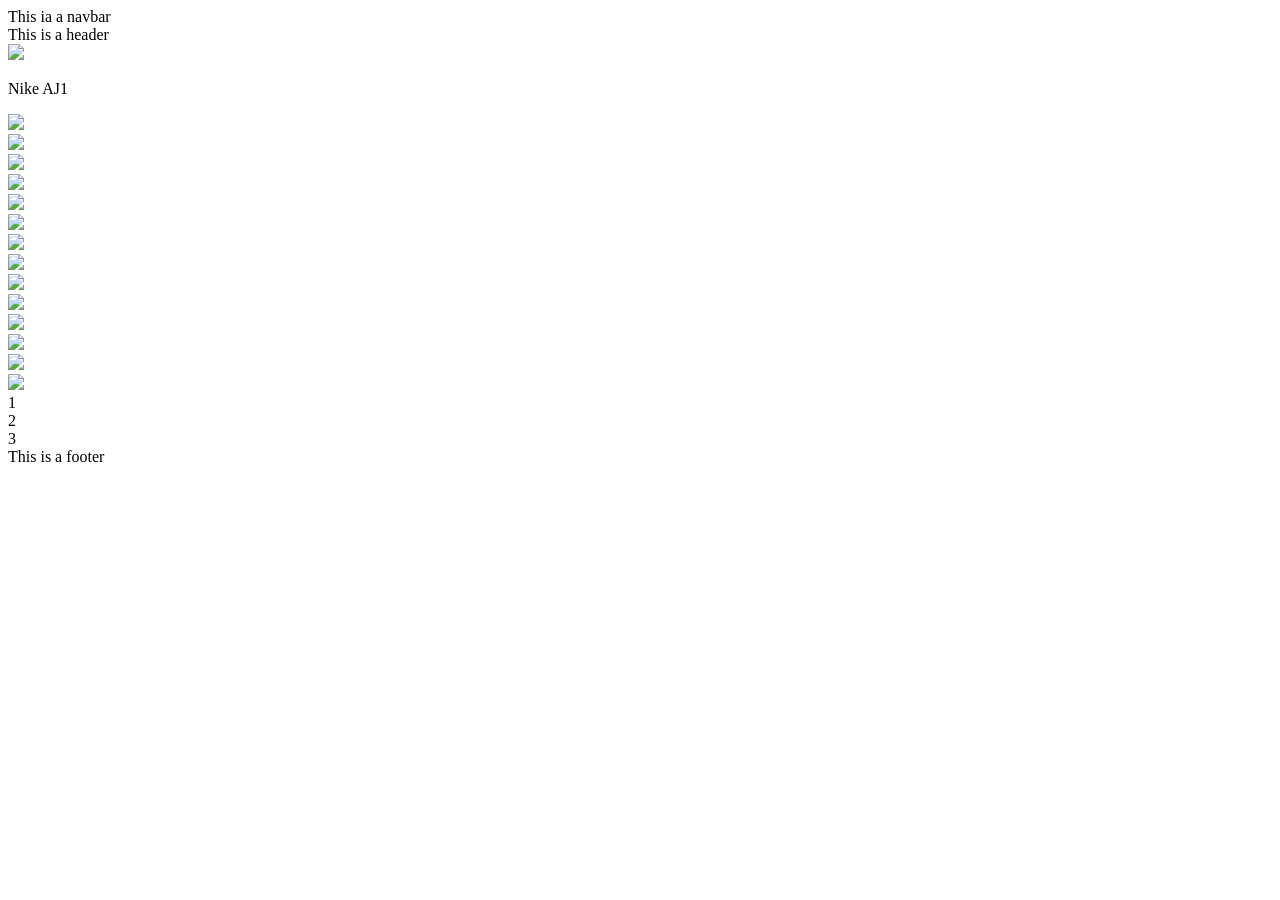
==== index.html @ a99d56ed "version 1" ====
<!DOCTYPE html>
<html lang="en">

<head>
    <meta charset="UTF-8">
    <meta name="viewport" content="width=device-width, initial-scale=1.0">
    <link rel="stylesheet" href="practiceStyle.css">
    <title>Grids</title>
</head>

<body>
    <!-- <div class="container">
        <nav>Navbar</nav>
        <main>main</main>
        <div class="sidebar">sidebar</div>
        <div class="box1">box1</div>
        <div class="box2">box2</div>
        <div class="box3">box3</div>
        <footer>Footer</footer>
    </div> -->
    <!-- Top bar section holds the navbar and the header -->
    <div class="top-bar">
        <nav>This ia a navbar</nav>
        <div class="header">This is a header</div>
    </div>

    <!-- Main section -->
    <div class="container">
        <article class="item"><img
                src="https://images.unsplash.com/photo-1491553895911-0055eca6402d?w=500&auto=format&fit=crop&q=60&ixlib=rb-4.0.3&ixid=M3wxMjA3fDB8MHxzZWFyY2h8Mnx8cHJvZHVjdCUyMHBuZ3xlbnwwfHwwfHx8MA%3D%3D">
                <p>Nike AJ1</p>
        </article>
        <article class="item"><img
                src="https://images.unsplash.com/photo-1491553895911-0055eca6402d?w=500&auto=format&fit=crop&q=60&ixlib=rb-4.0.3&ixid=M3wxMjA3fDB8MHxzZWFyY2h8Mnx8cHJvZHVjdCUyMHBuZ3xlbnwwfHwwfHx8MA%3D%3D">
        </article>
        <article class="item"><img
                src="https://images.unsplash.com/photo-1491553895911-0055eca6402d?w=500&auto=format&fit=crop&q=60&ixlib=rb-4.0.3&ixid=M3wxMjA3fDB8MHxzZWFyY2h8Mnx8cHJvZHVjdCUyMHBuZ3xlbnwwfHwwfHx8MA%3D%3D">
        </article>
        <article class="item"><img
                src="https://images.unsplash.com/photo-1491553895911-0055eca6402d?w=500&auto=format&fit=crop&q=60&ixlib=rb-4.0.3&ixid=M3wxMjA3fDB8MHxzZWFyY2h8Mnx8cHJvZHVjdCUyMHBuZ3xlbnwwfHwwfHx8MA%3D%3D">
        </article>
        <article class="item"><img
                src="https://images.unsplash.com/photo-1491553895911-0055eca6402d?w=500&auto=format&fit=crop&q=60&ixlib=rb-4.0.3&ixid=M3wxMjA3fDB8MHxzZWFyY2h8Mnx8cHJvZHVjdCUyMHBuZ3xlbnwwfHwwfHx8MA%3D%3D">
        </article>
        <article class="item"><img
                src="https://images.unsplash.com/photo-1491553895911-0055eca6402d?w=500&auto=format&fit=crop&q=60&ixlib=rb-4.0.3&ixid=M3wxMjA3fDB8MHxzZWFyY2h8Mnx8cHJvZHVjdCUyMHBuZ3xlbnwwfHwwfHx8MA%3D%3D">
        </article>
        <article class="item"><img
                src="https://images.unsplash.com/photo-1491553895911-0055eca6402d?w=500&auto=format&fit=crop&q=60&ixlib=rb-4.0.3&ixid=M3wxMjA3fDB8MHxzZWFyY2h8Mnx8cHJvZHVjdCUyMHBuZ3xlbnwwfHwwfHx8MA%3D%3D">
        </article>
        <article class="item"><img
                src="https://images.unsplash.com/photo-1491553895911-0055eca6402d?w=500&auto=format&fit=crop&q=60&ixlib=rb-4.0.3&ixid=M3wxMjA3fDB8MHxzZWFyY2h8Mnx8cHJvZHVjdCUyMHBuZ3xlbnwwfHwwfHx8MA%3D%3D">
        </article>
        <article class="item"><img
                src="https://images.unsplash.com/photo-1491553895911-0055eca6402d?w=500&auto=format&fit=crop&q=60&ixlib=rb-4.0.3&ixid=M3wxMjA3fDB8MHxzZWFyY2h8Mnx8cHJvZHVjdCUyMHBuZ3xlbnwwfHwwfHx8MA%3D%3D">
        </article>
        <article class="item"><img
                src="https://images.unsplash.com/photo-1491553895911-0055eca6402d?w=500&auto=format&fit=crop&q=60&ixlib=rb-4.0.3&ixid=M3wxMjA3fDB8MHxzZWFyY2h8Mnx8cHJvZHVjdCUyMHBuZ3xlbnwwfHwwfHx8MA%3D%3D">
        </article>
        <article class="item"><img
                src="https://images.unsplash.com/photo-1491553895911-0055eca6402d?w=500&auto=format&fit=crop&q=60&ixlib=rb-4.0.3&ixid=M3wxMjA3fDB8MHxzZWFyY2h8Mnx8cHJvZHVjdCUyMHBuZ3xlbnwwfHwwfHx8MA%3D%3D">
        </article>
        <article class="item"><img
            src="https://images.unsplash.com/photo-1491553895911-0055eca6402d?w=500&auto=format&fit=crop&q=60&ixlib=rb-4.0.3&ixid=M3wxMjA3fDB8MHxzZWFyY2h8Mnx8cHJvZHVjdCUyMHBuZ3xlbnwwfHwwfHx8MA%3D%3D">
        </article>
        <article class="item"><img
                src="https://images.unsplash.com/photo-1491553895911-0055eca6402d?w=500&auto=format&fit=crop&q=60&ixlib=rb-4.0.3&ixid=M3wxMjA3fDB8MHxzZWFyY2h8Mnx8cHJvZHVjdCUyMHBuZ3xlbnwwfHwwfHx8MA%3D%3D">
        </article>
        <article class="item"><img
                src="https://images.unsplash.com/photo-1491553895911-0055eca6402d?w=500&auto=format&fit=crop&q=60&ixlib=rb-4.0.3&ixid=M3wxMjA3fDB8MHxzZWFyY2h8Mnx8cHJvZHVjdCUyMHBuZ3xlbnwwfHwwfHx8MA%3D%3D">
        </article>
        <article class="item"><img
                src="https://images.unsplash.com/photo-1491553895911-0055eca6402d?w=500&auto=format&fit=crop&q=60&ixlib=rb-4.0.3&ixid=M3wxMjA3fDB8MHxzZWFyY2h8Mnx8cHJvZHVjdCUyMHBuZ3xlbnwwfHwwfHx8MA%3D%3D">
        </article>
    </div>

    <!-- Footer sector has features and the footer -->
    <div class="bottom-bar">
        <div class="feature1">1</div>
        <div class="feature2">2</div>
        <div class="feature3">3</div>
        <div class="footer">This is a footer</div>
    </div>

</body>

</html>
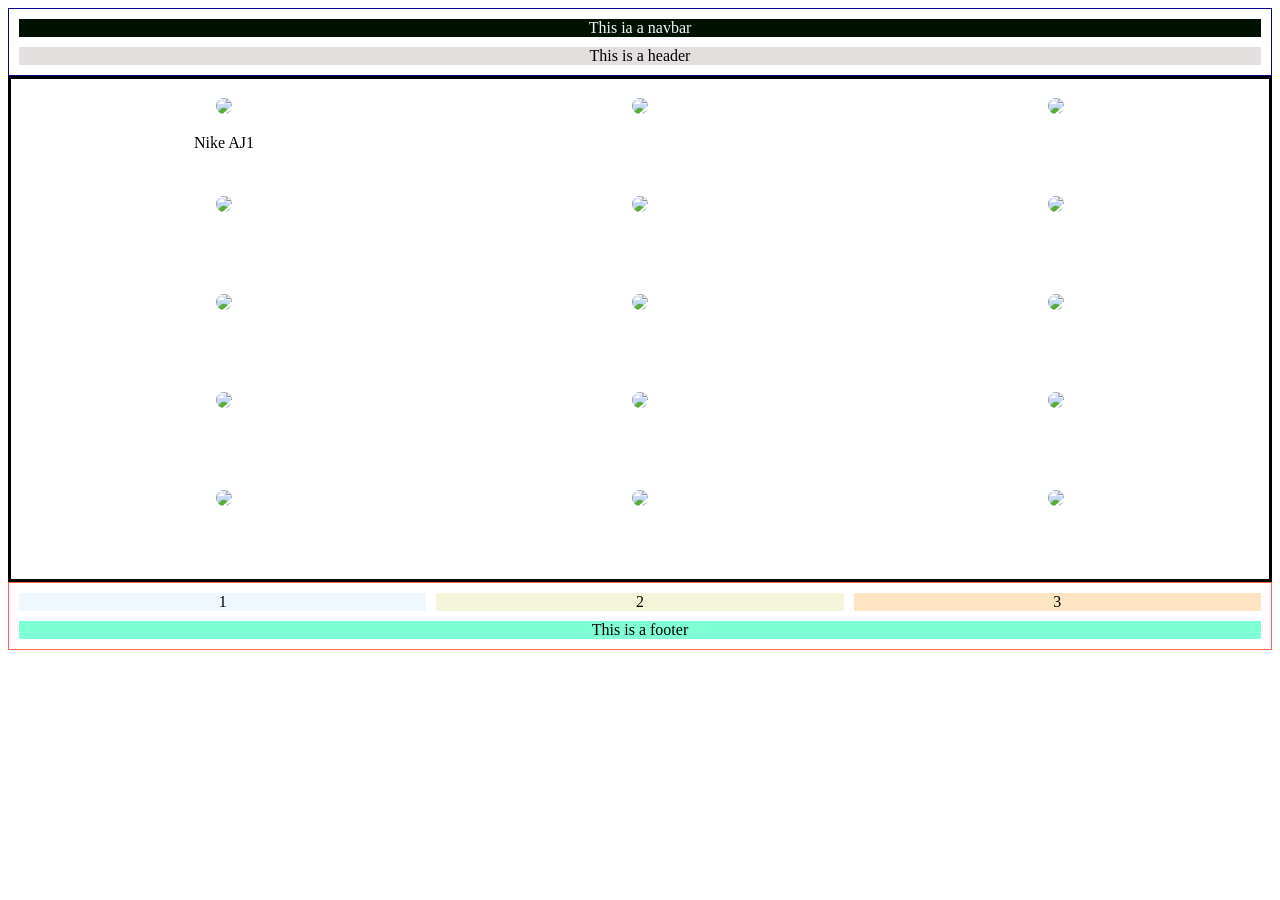
==== commit 973eff3f: "version 1" ====
--- a/index.html
+++ b/index.html
@@ -4,7 +4,7 @@
 <head>
     <meta charset="UTF-8">
     <meta name="viewport" content="width=device-width, initial-scale=1.0">
-    <link rel="stylesheet" href="practiceStyle.css">
+    <link rel="stylesheet" href="style.css">
     <title>Grids</title>
 </head>
 
--- a/style.css
+++ b/style.css
@@ -0,0 +1,168 @@
+/* *{
+    margin: 0;
+    padding: 0;
+    box-sizing: border-box;  
+}
+
+html,body{
+    width: 100%;
+    height: 100%;
+    font-family: 'Lucida Sans', 'Lucida Sans Regular', 'Lucida Grande', 'Lucida Sans Unicode', Geneva, Verdana, sans-serif;
+} */
+
+/* .container{
+    display: grid;
+    height: 100vh;
+    grid-template-columns: 1fr 1fr 1fr 1fr;
+    grid-template-rows: 0.2fr 1.8fr 1fr 0.2fr;
+    grid-template-areas: "navbar navbar navbar navbar"
+                        "sidebar main main main"
+                        "sidebar box1 box2 box3"
+                        "sidebar footer footer footer";
+    gap: 0.2rem;
+    text-align: center;
+    color: rgb(0, 0, 0);
+}
+
+nav{
+    grid-area: navbar;
+    background-color: rgb(66, 96, 5);
+}
+
+main{
+    grid-area: main;
+    background-color: rgb(183, 176, 176);
+}
+
+.sidebar{
+    grid-area: sidebar;
+    background-color: lavender;
+}
+
+.box1{
+    grid-area: box1;
+    background-color: rgb(130, 128, 143);
+}
+
+.box2{
+    grid-area: box2;
+    background-color: rgb(111, 111, 110);
+}
+
+.box3{
+    grid-area: box3;
+    background-color: rgb(67, 65, 65);
+}
+
+footer{
+    grid-area: footer;
+    background-color: rgb(42, 69, 58);
+}
+
+@media only screen and (max-width: 600px){
+    .container{
+        grid-template-columns: 1fr;
+        grid-template-rows: 0.2fr 0.6fr 0.8fr 0.2fr 0.3fr 0.2fr 0.1fr;
+        grid-template-areas: "navbar"
+                            "main"
+                            "sidebar"
+                            "box1"
+                            "box2"
+                            "box3"
+                            "footer";
+    }
+} */
+
+
+.container{
+    display: grid;
+    border: 3px solid black;
+    justify-content: center; /*align grid items to the center*/
+    grid-template-rows: repeat(5, 1fr); /*to manage the no of rows*/
+    grid-template-columns: repeat(3, 1fr); /*to manage the no of columns*/
+    gap:10px;
+    padding: 10px;
+}
+
+@media (max-width: 1023px) {
+    .container {
+        grid-template-columns: repeat(2, 1fr);
+    }
+}
+
+@media (max-width: 767px) {
+    .container {
+        grid-template-columns: repeat(1, 1fr);
+    }
+}
+
+img{
+    width: 100%;
+    border-radius: 10px;
+}
+
+.item{
+    padding: 1vh;
+    /* grid-area: item; */
+}
+
+article{
+    text-align: center;
+}
+
+.top-bar{
+    display: grid;
+    justify-content: center;
+    grid-template-columns:1fr 1fr 1fr;
+    grid-template-rows: 1fr 1fr;
+    gap: 10px;
+    padding: 10px;
+    border: 1px solid darkblue;
+    text-align: center;
+}
+
+.bottom-bar{
+    display: grid;
+    justify-content: center;
+    grid-template-rows: repeat(2, 1fr);
+    grid-template-columns: repeat(3, 1fr);
+    gap: 10px;
+    padding: 10px;
+    border: 1px solid tomato;
+    grid-template-areas:
+                        "f1 f2 f3"
+                        "footer footer footer";
+
+    text-align: center;
+}
+
+nav{
+    grid-column: 1/4;
+    color: aliceblue;
+    background-color: rgb(1, 17, 1);
+}
+
+.header{
+    grid-column: 1/4;
+    background-color: rgb(227, 223, 223);
+}
+
+.feature1{
+    background-color: aliceblue;
+    grid-area: f1;
+}
+
+.feature2{
+    background-color: beige;
+    grid-area: f2;
+}
+
+.feature3{
+    background-color: bisque;
+    grid-area: f3;
+}
+
+.footer{
+    background-color: aquamarine;
+    grid-area: footer;
+}
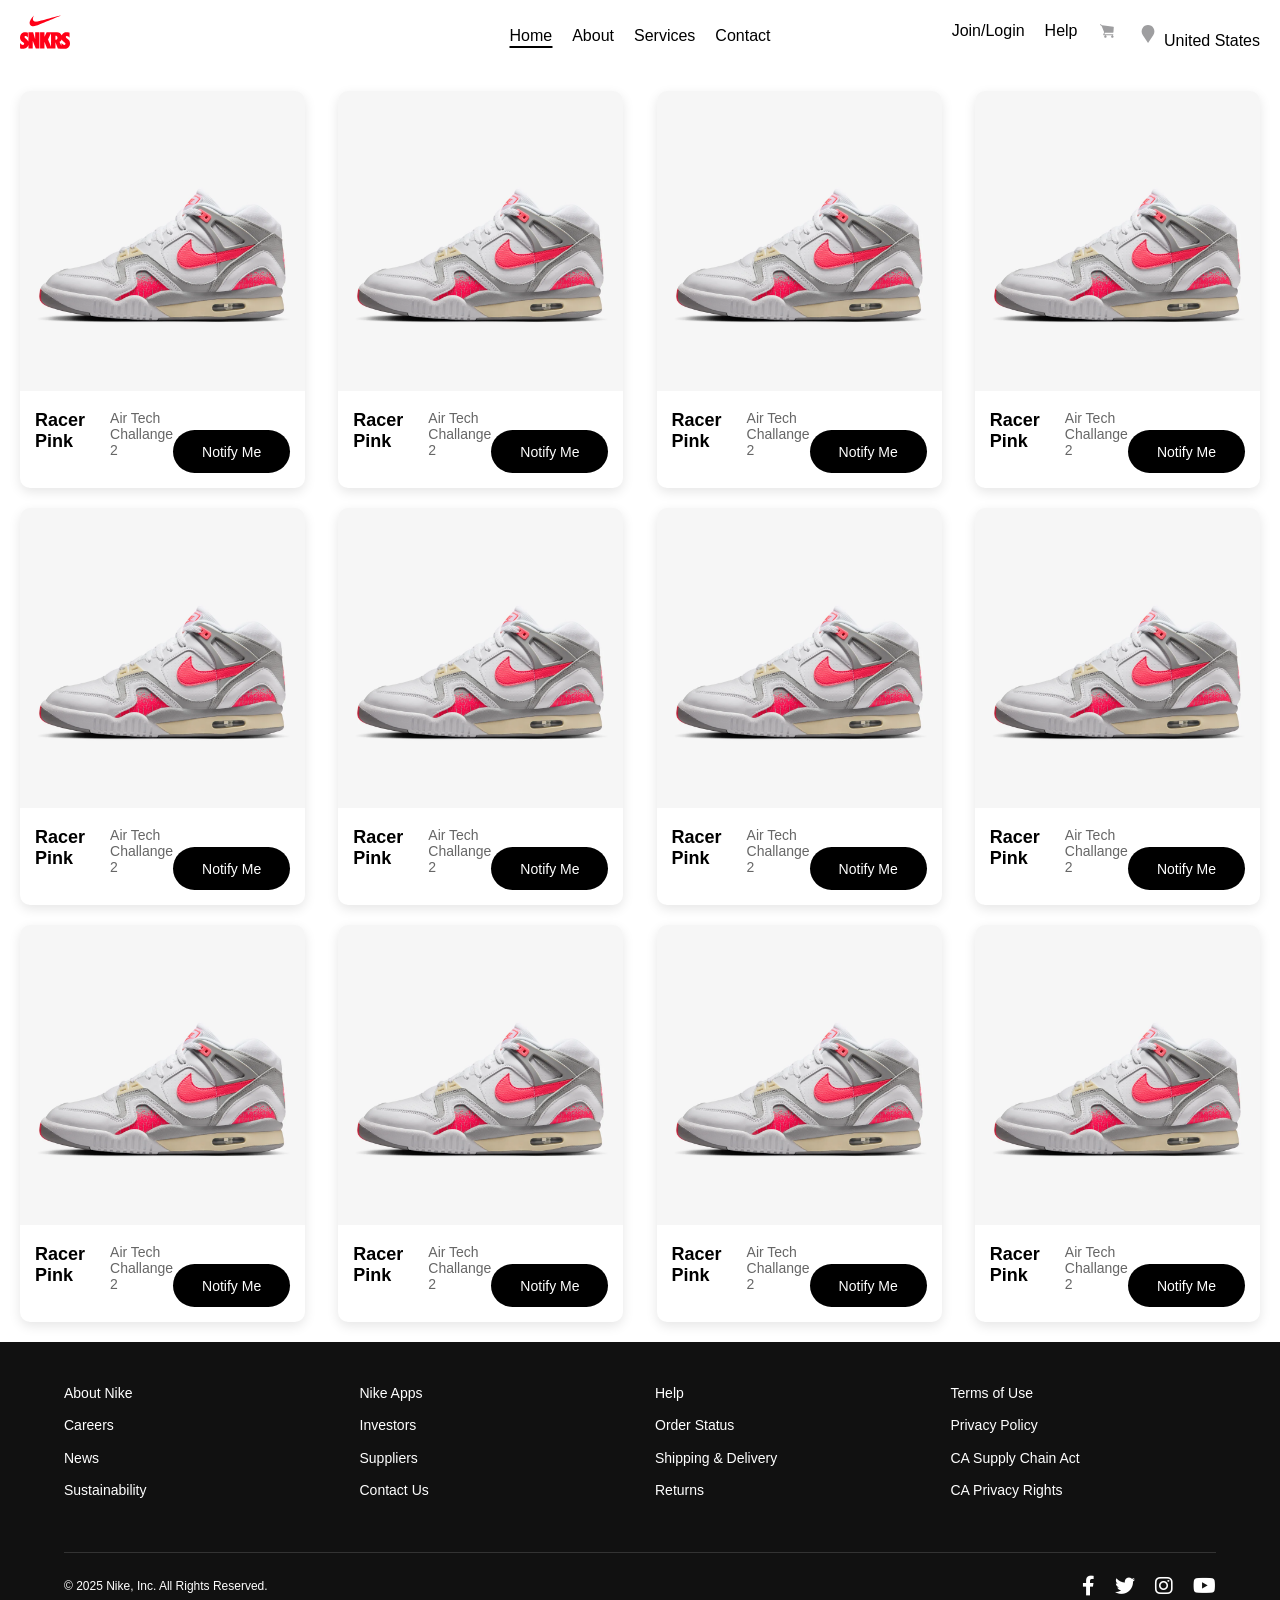
==== commit b2e1fcb2: "version 2" ====
--- a/index.html
+++ b/index.html
@@ -2,85 +2,231 @@
 <html lang="en">
 
 <head>
-    <meta charset="UTF-8">
-    <meta name="viewport" content="width=device-width, initial-scale=1.0">
-    <link rel="stylesheet" href="style.css">
-    <title>Grids</title>
+        <meta charset="UTF-8">
+        <meta name="viewport" content="width=device-width, initial-scale=1.0">
+        <link rel="stylesheet" href="style.css">
+        <link href="https://cdnjs.cloudflare.com/ajax/libs/font-awesome/6.0.0-beta3/css/all.min.css" rel="stylesheet">
+        <title>Grids</title>
 </head>
 
 <body>
-    <!-- <div class="container">
-        <nav>Navbar</nav>
-        <main>main</main>
-        <div class="sidebar">sidebar</div>
-        <div class="box1">box1</div>
-        <div class="box2">box2</div>
-        <div class="box3">box3</div>
-        <footer>Footer</footer>
-    </div> -->
-    <!-- Top bar section holds the navbar and the header -->
-    <div class="top-bar">
-        <nav>This ia a navbar</nav>
-        <div class="header">This is a header</div>
-    </div>
-
-    <!-- Main section -->
-    <div class="container">
-        <article class="item"><img
-                src="https://images.unsplash.com/photo-1491553895911-0055eca6402d?w=500&auto=format&fit=crop&q=60&ixlib=rb-4.0.3&ixid=M3wxMjA3fDB8MHxzZWFyY2h8Mnx8cHJvZHVjdCUyMHBuZ3xlbnwwfHwwfHx8MA%3D%3D">
-                <p>Nike AJ1</p>
-        </article>
-        <article class="item"><img
-                src="https://images.unsplash.com/photo-1491553895911-0055eca6402d?w=500&auto=format&fit=crop&q=60&ixlib=rb-4.0.3&ixid=M3wxMjA3fDB8MHxzZWFyY2h8Mnx8cHJvZHVjdCUyMHBuZ3xlbnwwfHwwfHx8MA%3D%3D">
-        </article>
-        <article class="item"><img
-                src="https://images.unsplash.com/photo-1491553895911-0055eca6402d?w=500&auto=format&fit=crop&q=60&ixlib=rb-4.0.3&ixid=M3wxMjA3fDB8MHxzZWFyY2h8Mnx8cHJvZHVjdCUyMHBuZ3xlbnwwfHwwfHx8MA%3D%3D">
-        </article>
-        <article class="item"><img
-                src="https://images.unsplash.com/photo-1491553895911-0055eca6402d?w=500&auto=format&fit=crop&q=60&ixlib=rb-4.0.3&ixid=M3wxMjA3fDB8MHxzZWFyY2h8Mnx8cHJvZHVjdCUyMHBuZ3xlbnwwfHwwfHx8MA%3D%3D">
-        </article>
-        <article class="item"><img
-                src="https://images.unsplash.com/photo-1491553895911-0055eca6402d?w=500&auto=format&fit=crop&q=60&ixlib=rb-4.0.3&ixid=M3wxMjA3fDB8MHxzZWFyY2h8Mnx8cHJvZHVjdCUyMHBuZ3xlbnwwfHwwfHx8MA%3D%3D">
-        </article>
-        <article class="item"><img
-                src="https://images.unsplash.com/photo-1491553895911-0055eca6402d?w=500&auto=format&fit=crop&q=60&ixlib=rb-4.0.3&ixid=M3wxMjA3fDB8MHxzZWFyY2h8Mnx8cHJvZHVjdCUyMHBuZ3xlbnwwfHwwfHx8MA%3D%3D">
-        </article>
-        <article class="item"><img
-                src="https://images.unsplash.com/photo-1491553895911-0055eca6402d?w=500&auto=format&fit=crop&q=60&ixlib=rb-4.0.3&ixid=M3wxMjA3fDB8MHxzZWFyY2h8Mnx8cHJvZHVjdCUyMHBuZ3xlbnwwfHwwfHx8MA%3D%3D">
-        </article>
-        <article class="item"><img
-                src="https://images.unsplash.com/photo-1491553895911-0055eca6402d?w=500&auto=format&fit=crop&q=60&ixlib=rb-4.0.3&ixid=M3wxMjA3fDB8MHxzZWFyY2h8Mnx8cHJvZHVjdCUyMHBuZ3xlbnwwfHwwfHx8MA%3D%3D">
-        </article>
-        <article class="item"><img
-                src="https://images.unsplash.com/photo-1491553895911-0055eca6402d?w=500&auto=format&fit=crop&q=60&ixlib=rb-4.0.3&ixid=M3wxMjA3fDB8MHxzZWFyY2h8Mnx8cHJvZHVjdCUyMHBuZ3xlbnwwfHwwfHx8MA%3D%3D">
-        </article>
-        <article class="item"><img
-                src="https://images.unsplash.com/photo-1491553895911-0055eca6402d?w=500&auto=format&fit=crop&q=60&ixlib=rb-4.0.3&ixid=M3wxMjA3fDB8MHxzZWFyY2h8Mnx8cHJvZHVjdCUyMHBuZ3xlbnwwfHwwfHx8MA%3D%3D">
-        </article>
-        <article class="item"><img
-                src="https://images.unsplash.com/photo-1491553895911-0055eca6402d?w=500&auto=format&fit=crop&q=60&ixlib=rb-4.0.3&ixid=M3wxMjA3fDB8MHxzZWFyY2h8Mnx8cHJvZHVjdCUyMHBuZ3xlbnwwfHwwfHx8MA%3D%3D">
-        </article>
-        <article class="item"><img
-            src="https://images.unsplash.com/photo-1491553895911-0055eca6402d?w=500&auto=format&fit=crop&q=60&ixlib=rb-4.0.3&ixid=M3wxMjA3fDB8MHxzZWFyY2h8Mnx8cHJvZHVjdCUyMHBuZ3xlbnwwfHwwfHx8MA%3D%3D">
-        </article>
-        <article class="item"><img
-                src="https://images.unsplash.com/photo-1491553895911-0055eca6402d?w=500&auto=format&fit=crop&q=60&ixlib=rb-4.0.3&ixid=M3wxMjA3fDB8MHxzZWFyY2h8Mnx8cHJvZHVjdCUyMHBuZ3xlbnwwfHwwfHx8MA%3D%3D">
-        </article>
-        <article class="item"><img
-                src="https://images.unsplash.com/photo-1491553895911-0055eca6402d?w=500&auto=format&fit=crop&q=60&ixlib=rb-4.0.3&ixid=M3wxMjA3fDB8MHxzZWFyY2h8Mnx8cHJvZHVjdCUyMHBuZ3xlbnwwfHwwfHx8MA%3D%3D">
-        </article>
-        <article class="item"><img
-                src="https://images.unsplash.com/photo-1491553895911-0055eca6402d?w=500&auto=format&fit=crop&q=60&ixlib=rb-4.0.3&ixid=M3wxMjA3fDB8MHxzZWFyY2h8Mnx8cHJvZHVjdCUyMHBuZ3xlbnwwfHwwfHx8MA%3D%3D">
-        </article>
-    </div>
-
-    <!-- Footer sector has features and the footer -->
-    <div class="bottom-bar">
-        <div class="feature1">1</div>
-        <div class="feature2">2</div>
-        <div class="feature3">3</div>
-        <div class="footer">This is a footer</div>
-    </div>
+        <nav class="navbar">
+                <div class="logo">
+                        <svg fill="#FF0017" fill-rule="nonzero" width="50px" height="35px" viewBox="0 0 50 34"
+                                role="img">
+                                <title>Nike SNKRS Web</title>
+                                <path
+                                        d="M13.3.728c-2.102 2.34-3 3.732-3.482 5.389-.44 1.512-.207 2.76.671 3.626.697.69 1.437.947 2.717.947 1.041 0 1.932-.17 3.237-.615.715-.238 23.795-9.812 23.952-9.93a.03.03 0 0 0 0-.045c-.012-.012-5.075 1.3-11.254 2.918-6.174 1.612-11.468 2.986-11.763 3.048-.816.17-2.152.157-2.73-.025a2.52 2.52 0 0 1-1.605-1.505c-.126-.308-.145-.477-.145-1.086.007-.897.17-1.499.722-2.628.207-.42.37-.784.357-.797-.018-.012-.32.307-.677.703zM3.79 16.713c-2.184.495-3.67 2.434-3.771 4.93-.05 1.193.182 2.083.765 2.987.308.458 1.286 1.436 1.945 1.938 1.148.872 1.462 1.293 1.399 1.876-.044.364-.232.621-.602.797-.897.445-2.183-.107-3.231-1.387l-.232-.282v5.213l.42.132c.853.27 1.13.301 2.622.301 1.337 0 1.475-.012 1.914-.144 1.324-.414 2.403-1.317 3.005-2.503.113-.22.257-.54.32-.722l.119-.332v1.8l.006 1.807h4.266l.013-3.914.019-3.915 1.505 3.896 1.512 3.902 1.832.019 1.832.012V16.75h-4.266l-.013 3.551-.018 3.545-1.004-3.545-1.004-3.55H8.469v4.811c-.006 4.8-.006 4.818-.125 4.492-.301-.84-.904-1.606-1.85-2.346-.371-.289-.885-.697-1.149-.904-.621-.49-.89-.878-.89-1.292 0-.264.03-.345.225-.552.257-.289.54-.402.991-.395.496.012 1.242.407 1.794.953l.44.433v-4.686l-.402-.163c-.847-.333-1.324-.427-2.359-.452-.677-.013-1.091.006-1.355.063zM45.056 16.744c-.25.063-.702.232-.997.383-.91.451-1.794 1.418-2.196 2.396-.088.22-.163.408-.175.414-.013.013-.12-.182-.239-.439-.728-1.562-2.164-2.428-4.435-2.679-.464-.056-2.096-.069-5.515-.056l-4.855.019-1.073 2.283-1.073 2.278-.019-2.297-.012-2.296h-4.392v16.374h4.392v-3.438l.006-3.431 1.324 3.431 1.33 3.438h8.318l.02-2.246c.006-1.23.006-2.704 0-3.274-.007-.571.012-.992.037-.942.025.05.564 1.525 1.198 3.275l1.148 3.18 2.641.032c1.45.02 3.194.05 3.877.076 1.105.031 1.286.018 1.788-.1a4.936 4.936 0 0 0 3.275-2.592c.377-.753.515-1.361.552-2.365.082-2.152-.552-3.319-2.647-4.893-1.468-1.098-1.788-1.638-1.35-2.259.44-.62 1.463-.583 2.366.088.376.276 1.085 1.004 1.085 1.11 0 .032.032.057.063.057.038 0 .063-.878.063-2.503V17.27l-.364-.163c-.715-.32-1.324-.433-2.553-.458-.948-.019-1.205-.006-1.588.094zM31.041 27.773l-.018 3.375-1.487-3.588c-.822-1.97-1.493-3.608-1.493-3.639 0-.025.67-1.443 1.486-3.143l1.494-3.1.018 3.363c.007 1.851.007 4.881 0 6.732zm5.603-7.215c.608.345.928 1.035.853 1.87-.088 1.091-.778 1.844-1.688 1.85h-.364v-3.971l.433.032c.333.025.515.081.766.22zm6.198 4.869c.295.307.822.784 1.167 1.06.345.276.759.608.928.746.954.803.703 1.939-.477 2.152-.771.138-2.139-.615-2.766-1.524-.1-.145-.207-.257-.232-.257-.032 0-.063.614-.07 1.36l-.018 1.356-.96-1.989c-.533-1.098-.954-1.995-.941-2.001.652-.326.834-.458 1.248-.86.377-.37.534-.59.747-1.016l.27-.546.282.477c.157.27.515.722.822 1.042z">
+                                </path>
+                        </svg>
+                </div>
+                <div class="nav-center">
+                        <a href="#">Home</a>
+                        <a href="#">About</a>
+                        <a href="#">Services</a>
+                        <a href="#">Contact</a>
+                </div>
+                <div class="nav-end">
+                        <a href="#">Join/Login</a>
+                        <a href="#">Help</a>
+                        <a href="#"><svg width="18px" height="18px" fill="#9E9EA0" viewBox="0 0 25 32">
+                                        <path
+                                                d="M23.92 8.64L3.84 5.76 1.2 4.08Q.88 3.92.6 4t-.48.36-.12.6.4.48l2.56 1.6 4.48 11.2-1.6 4q-.16.4.08.76t.64.36h16.48q.32 0 .56-.24t.24-.56-.24-.56-.56-.24H7.68l1.12-2.72h14.32q.32 0 .56-.2t.24-.52l.64-8.8q.08-.32-.12-.56t-.52-.32zM22 23.6q-.88 0-1.56.64t-.68 1.56.68 1.56T22 28t1.56-.64.68-1.56-.68-1.56T22 23.6zm-12.32 0q-.96 0-1.6.64t-.64 1.56.64 1.56 1.56.64 1.56-.64.64-1.56-.64-1.56-1.52-.64z">
+                                        </path>
+                                </svg>
+                        </a>
+                        <a href="#"><svg data-qa="locale-selector-pin-icon" class="d-sm-ib va-sm-m" fill="#9E9EA0"
+                                        height="24" width="24" viewBox="0 0 17 32">
+                                        <path
+                                                d="M8.48 4Q6.16 4 4.24 5.16T1.16 8.28 0 12.6t1.44 4.6L8.56 28l7.12-10.8q1.36-2.24 1.36-4.6t-1.16-4.32-3.12-3.12T8.48 4z">
+                                        </path>
+                                </svg>
+                                United States
+                        </a>
+                </div>
+        </nav>
+
+
+        <!-- Main section -->
+
+        <section class="card-container">
+                <div class="card">
+                        <img src="assets/images/13-air-tech-challenge-2-racer-pink-fz9033-100-release-date.jpg" alt="Card Image" class="card-img">
+                        <div class="card-content">
+                                <h6 class="card-title">Racer Pink</h6>
+                                <p class="card-description">Air Tech Challange 2
+                                </p>
+                                <button class="card-btn">Notify Me</button>
+                        </div>
+                </div>
+
+                <div class="card">
+                        <img src="assets/images/13-air-tech-challenge-2-racer-pink-fz9033-100-release-date.jpg" alt="Card Image" class="card-img">
+                        <div class="card-content">
+                                <h6 class="card-title">Racer Pink</h6>
+                                <p class="card-description">Air Tech Challange 2
+                                </p>
+                                <button class="card-btn">Notify Me</button>
+                        </div>
+                </div>
+
+                <div class="card">
+                        <img src="assets/images/13-air-tech-challenge-2-racer-pink-fz9033-100-release-date.jpg" alt="Card Image" class="card-img">
+                        <div class="card-content">
+                                <h6 class="card-title">Racer Pink</h6>
+                                <p class="card-description">Air Tech Challange 2
+                                </p>
+                                <button class="card-btn">Notify Me</button>
+                        </div>
+                </div>
+
+                <div class="card">
+                        <img src="assets/images/13-air-tech-challenge-2-racer-pink-fz9033-100-release-date.jpg" alt="Card Image" class="card-img">
+                        <div class="card-content">
+                                <h6 class="card-title">Racer Pink</h6>
+                                <p class="card-description">Air Tech Challange 2
+                                </p>
+                                <button class="card-btn">Notify Me</button>
+                        </div>
+                </div>
+
+                <div class="card">
+                        <img src="assets/images/13-air-tech-challenge-2-racer-pink-fz9033-100-release-date.jpg" alt="Card Image" class="card-img">
+                        <div class="card-content">
+                                <h6 class="card-title">Racer Pink</h6>
+                                <p class="card-description">Air Tech Challange 2
+                                </p>
+                                <button class="card-btn">Notify Me</button>
+                        </div>
+                </div>
+
+                <div class="card">
+                        <img src="assets/images/13-air-tech-challenge-2-racer-pink-fz9033-100-release-date.jpg" alt="Card Image" class="card-img">
+                        <div class="card-content">
+                                <h6 class="card-title">Racer Pink</h6>
+                                <p class="card-description">Air Tech Challange 2
+                                </p>
+                                <button class="card-btn">Notify Me</button>
+                        </div>
+                </div>
+
+                <div class="card">
+                        <img src="assets/images/13-air-tech-challenge-2-racer-pink-fz9033-100-release-date.jpg" alt="Card Image" class="card-img">
+                        <div class="card-content">
+                                <h6 class="card-title">Racer Pink</h6>
+                                <p class="card-description">Air Tech Challange 2
+                                </p>
+                                <button class="card-btn">Notify Me</button>
+                        </div>
+                </div>
+
+                <div class="card">
+                        <img src="assets/images/13-air-tech-challenge-2-racer-pink-fz9033-100-release-date.jpg" alt="Card Image" class="card-img">
+                        <div class="card-content">
+                                <h6 class="card-title">Racer Pink</h6>
+                                <p class="card-description">Air Tech Challange 2
+                                </p>
+                                <button class="card-btn">Notify Me</button>
+                        </div>
+                </div>
+
+                <div class="card">
+                        <img src="assets/images/13-air-tech-challenge-2-racer-pink-fz9033-100-release-date.jpg" alt="Card Image" class="card-img">
+                        <div class="card-content">
+                                <h6 class="card-title">Racer Pink</h6>
+                                <p class="card-description">Air Tech Challange 2
+                                </p>
+                                <button class="card-btn">Notify Me</button>
+                        </div>
+                </div>
+
+                <div class="card">
+                        <img src="assets/images/13-air-tech-challenge-2-racer-pink-fz9033-100-release-date.jpg" alt="Card Image" class="card-img">
+                        <div class="card-content">
+                                <h6 class="card-title">Racer Pink</h6>
+                                <p class="card-description">Air Tech Challange 2
+                                </p>
+                                <button class="card-btn">Notify Me</button>
+                        </div>
+                </div>
+
+                <div class="card">
+                        <img src="assets/images/13-air-tech-challenge-2-racer-pink-fz9033-100-release-date.jpg" alt="Card Image" class="card-img">
+                        <div class="card-content">
+                                <h6 class="card-title">Racer Pink</h6>
+                                <p class="card-description">Air Tech Challange 2
+                                </p>
+                                <button class="card-btn">Notify Me</button>
+                        </div>
+                </div>
+
+                <div class="card">
+                        <img src="assets/images/13-air-tech-challenge-2-racer-pink-fz9033-100-release-date.jpg" alt="Card Image" class="card-img">
+                        <div class="card-content">
+                                <h6 class="card-title">Racer Pink</h6>
+                                <p class="card-description">Air Tech Challange 2
+                                </p>
+                                <button class="card-btn">Notify Me</button>
+                        </div>
+                </div>
+        </section>
+
+
+        <!-- Footer sector has features and the footer -->
+
+        <footer class="nike-footer">
+                <div class="footer-container">
+                        <!-- Top Footer Section -->
+                        <div class="top-footer">
+                                <div class="column">
+                                        <ul>
+                                                <li><a href="#">About Nike</a></li>
+                                                <li><a href="#">Careers</a></li>
+                                                <li><a href="#">News</a></li>
+                                                <li><a href="#">Sustainability</a></li>
+                                        </ul>
+                                </div>
+                                <div class="column">
+                                        <ul>
+                                                <li><a href="#">Nike Apps</a></li>
+                                                <li><a href="#">Investors</a></li>
+                                                <li><a href="#">Suppliers</a></li>
+                                                <li><a href="#">Contact Us</a></li>
+                                        </ul>
+                                </div>
+                                <div class="column">
+                                        <ul>
+                                                <li><a href="#">Help</a></li>
+                                                <li><a href="#">Order Status</a></li>
+                                                <li><a href="#">Shipping & Delivery</a></li>
+                                                <li><a href="#">Returns</a></li>
+                                        </ul>
+                                </div>
+                                <div class="column">
+                                        <ul>
+                                                <li><a href="#">Terms of Use</a></li>
+                                                <li><a href="#">Privacy Policy</a></li>
+                                                <li><a href="#">CA Supply Chain Act</a></li>
+                                                <li><a href="#">CA Privacy Rights</a></li>
+                                        </ul>
+                                </div>
+                        </div>
+
+                        <!-- Bottom Footer Section with Social Links -->
+                        <div class="bottom-footer">
+                                <div class="footer-left">
+                                        <p>&copy; 2025 Nike, Inc. All Rights Reserved.</p>
+                                </div>
+                                <div class="footer-right">
+                                        <a href="#" class="social-icon"><i class="fab fa-facebook-f"></i></a>
+                                        <a href="#" class="social-icon"><i class="fab fa-twitter"></i></a>
+                                        <a href="#" class="social-icon"><i class="fab fa-instagram"></i></a>
+                                        <a href="#" class="social-icon"><i class="fab fa-youtube"></i></a>
+                                </div>
+                        </div>
+                </div>
+        </footer>
+
 
 </body>
 
--- a/style.css
+++ b/style.css
@@ -1,87 +1,29 @@
-/* *{
+/* body styles */
+* {
     margin: 0;
     padding: 0;
-    box-sizing: border-box;  
-}
-
-html,body{
+    box-sizing: border-box;
+}
+
+html,
+body {
     width: 100%;
     height: 100%;
     font-family: 'Lucida Sans', 'Lucida Sans Regular', 'Lucida Grande', 'Lucida Sans Unicode', Geneva, Verdana, sans-serif;
-} */
-
-/* .container{
+}
+
+/* the main container */
+.container {
     display: grid;
-    height: 100vh;
-    grid-template-columns: 1fr 1fr 1fr 1fr;
-    grid-template-rows: 0.2fr 1.8fr 1fr 0.2fr;
-    grid-template-areas: "navbar navbar navbar navbar"
-                        "sidebar main main main"
-                        "sidebar box1 box2 box3"
-                        "sidebar footer footer footer";
-    gap: 0.2rem;
-    text-align: center;
-    color: rgb(0, 0, 0);
-}
-
-nav{
-    grid-area: navbar;
-    background-color: rgb(66, 96, 5);
-}
-
-main{
-    grid-area: main;
-    background-color: rgb(183, 176, 176);
-}
-
-.sidebar{
-    grid-area: sidebar;
-    background-color: lavender;
-}
-
-.box1{
-    grid-area: box1;
-    background-color: rgb(130, 128, 143);
-}
-
-.box2{
-    grid-area: box2;
-    background-color: rgb(111, 111, 110);
-}
-
-.box3{
-    grid-area: box3;
-    background-color: rgb(67, 65, 65);
-}
-
-footer{
-    grid-area: footer;
-    background-color: rgb(42, 69, 58);
-}
-
-@media only screen and (max-width: 600px){
-    .container{
-        grid-template-columns: 1fr;
-        grid-template-rows: 0.2fr 0.6fr 0.8fr 0.2fr 0.3fr 0.2fr 0.1fr;
-        grid-template-areas: "navbar"
-                            "main"
-                            "sidebar"
-                            "box1"
-                            "box2"
-                            "box3"
-                            "footer";
-    }
-} */
-
-
-.container{
-    display: grid;
-    border: 3px solid black;
-    justify-content: center; /*align grid items to the center*/
-    grid-template-rows: repeat(5, 1fr); /*to manage the no of rows*/
-    grid-template-columns: repeat(3, 1fr); /*to manage the no of columns*/
-    gap:10px;
-    padding: 10px;
+    justify-content: center;
+    /*align grid items to the center*/
+    grid-template-rows: repeat(5, 1fr);
+    /*to manage the no of rows*/
+    grid-template-columns: repeat(4, 1fr);
+    /*to manage the no of columns*/
+    gap: 10px;
+    padding: 30px;
+    padding-top: 10vh;
 }
 
 @media (max-width: 1023px) {
@@ -96,73 +38,267 @@
     }
 }
 
-img{
+
+/* img {
     width: 100%;
     border-radius: 10px;
 }
 
-.item{
+.item {
     padding: 1vh;
-    /* grid-area: item; */
-}
-
-article{
+}
+
+article {
     text-align: center;
-}
-
-.top-bar{
+}*/
+
+/* Navigation bar styles */
+.navbar {
+    display: flex;
+    justify-content: space-between;
+    align-items: center;
+    background-color: rgb(255 255 255);
+
+    padding: 15px 20px;
+}
+
+.logo {
+    color: black;
+    font-size: 1.5rem;
+    font-weight: bold;
+}
+
+.nav-center {
+    position: absolute;
+    left: 50%;
+    transform: translateX(-50%);
+    display: flex;
+    gap: 20px;
+}
+
+.nav-end {
+    display: flex;
+    gap: 20px;
+}
+
+.nav-center a,
+.nav-end a {
+    color: rgb(0, 0, 0);
+    text-decoration: none;
+    font-size: 1rem;
+    position: relative;
+}
+
+.nav-center a:first-child::after {
+    content: '';
+    position: absolute;
+    left: 0;
+    bottom: -3px;
+    width: 100%;
+    height: 2px;
+    background-color: black;
+}
+
+/* Card container styling */
+.card-container {
+    display: flex;
+    justify-content: space-between;
+    gap: 20px;
+    flex-wrap: wrap;
+    padding: 20px;
+  }
+  
+  /* Individual card styling */
+  .card {
+    width: 23%; /* 4 cards per row (with some gap) */
+    border-radius: 10px;
+    overflow: hidden;
+    box-shadow: 0 4px 12px rgba(0, 0, 0, 0.1);
+    transition: transform 0.3s ease;
+    background-color: #fff;
+  }
+  
+  /* Card image styling */
+  .card-img {
+    width: 100%;
+    height: 300px;
+    object-fit: cover;
+  }
+  
+  /* Card content styling */
+  .card-content {
+    padding: 15px;
+    display: flex;
+    justify-content: space-between; /* Space between elements */
+    
+  }
+  
+  .card-title {
+    font-size: 18px;
+    font-weight: bold;
+    margin-right: 25px;
+  }
+  
+  .card-description {
+    font-size: 14px;
+    color: #666;
+    margin-bottom: 15px;
+  }
+  
+  /* Button styling */
+  .card-btn {
+    background-color: black;
+    color: white;
+    border: none;
+    padding: 10px;
+    width: 100%;
+    height: 43px;
+    margin-top: 20px;
+    text-align: center;
+    font-size: 14px;
+    cursor: pointer;
+    transition: background-color 0.3s ease;
+    border-radius: 50px;
+  }
+  
+  .card-btn:hover {
+    background-color: #167d47;
+  }
+  
+  /* Hover effect for the card */
+  .card:hover {
+    transform: translateY(-10px); /* Pop-up effect */
+    box-shadow: 0 8px 20px rgba(0, 0, 0, 0.2); /* Slight shadow to enhance the pop-up effect */
+  }
+  
+  /* Responsive Design */
+  @media (max-width: 768px) {
+    .card-container {
+      justify-content: center;
+    }
+  
+    .card {
+      width: 45%; /* On smaller screens, use two cards per row */
+    }
+  }
+  
+  @media (max-width: 480px) {
+    .card {
+      width: 90%; /* On very small screens, stack the cards */
+    }
+  }
+  
+
+
+/* General Footer Styling */
+.nike-footer {
+    background-color: #111;
+    color: white;
+    padding: 40px 0;
+    font-size: 14px;
+    line-height: 1.6;
+}
+
+.footer-container {
+    width: 90%;
+    max-width: 1200px;
+    margin: 0 auto;
+}
+
+/* Top Footer Section */
+.nike-footer .top-footer {
     display: grid;
-    justify-content: center;
-    grid-template-columns:1fr 1fr 1fr;
-    grid-template-rows: 1fr 1fr;
-    gap: 10px;
-    padding: 10px;
-    border: 1px solid darkblue;
-    text-align: center;
-}
-
-.bottom-bar{
-    display: grid;
-    justify-content: center;
-    grid-template-rows: repeat(2, 1fr);
-    grid-template-columns: repeat(3, 1fr);
-    gap: 10px;
-    padding: 10px;
-    border: 1px solid tomato;
-    grid-template-areas:
-                        "f1 f2 f3"
-                        "footer footer footer";
-
-    text-align: center;
-}
-
-nav{
-    grid-column: 1/4;
-    color: aliceblue;
-    background-color: rgb(1, 17, 1);
-}
-
-.header{
-    grid-column: 1/4;
-    background-color: rgb(227, 223, 223);
-}
-
-.feature1{
-    background-color: aliceblue;
-    grid-area: f1;
-}
-
-.feature2{
-    background-color: beige;
-    grid-area: f2;
-}
-
-.feature3{
-    background-color: bisque;
-    grid-area: f3;
-}
-
-.footer{
-    background-color: aquamarine;
-    grid-area: footer;
+    grid-template-columns: repeat(4, 1fr);
+    gap: 30px;
+    margin-bottom: 40px;
+}
+
+.nike-footer .top-footer .column ul {
+    list-style-type: none;
+    padding: 0;
+    margin: 0;
+}
+
+.nike-footer .top-footer .column ul li {
+    margin-bottom: 10px;
+}
+
+.nike-footer .top-footer .column ul li a {
+    color: white;
+    text-decoration: none;
+    font-size: 14px;
+    transition: color 0.3s;
+}
+
+.nike-footer .top-footer .column ul li a:hover {
+    color: #1dbf73;
+    /* Greenish highlight on hover */
+}
+
+/* Bottom Footer Section */
+.nike-footer .bottom-footer {
+    display: flex;
+    justify-content: space-between;
+    align-items: center;
+    border-top: 1px solid #333;
+    padding-top: 20px;
+}
+
+.nike-footer .bottom-footer .footer-left p {
+    font-size: 12px;
+    margin-bottom: 0;
+}
+
+.nike-footer .bottom-footer .footer-right {
+    display: flex;
+    align-items: center;
+}
+
+.nike-footer .bottom-footer .social-icon {
+    color: white;
+    font-size: 18px;
+    margin-left: 20px;
+    transition: color 0.3s;
+}
+
+.nike-footer .bottom-footer .social-icon:hover {
+    color: #1dbf73;
+    /* Greenish highlight on hover */
+}
+
+/* Social Media Icons Styling */
+.nike-footer .bottom-footer .social-icon i {
+    font-size: 20px;
+}
+
+/* Footer Responsive Design */
+@media (max-width: 991px) {
+    .nike-footer .top-footer {
+        grid-template-columns: repeat(2, 1fr);
+        text-align: center;
+    }
+
+    .nike-footer .bottom-footer {
+        flex-direction: column;
+        text-align: center;
+    }
+
+    .nike-footer .bottom-footer .social-icon {
+        margin-left: 10px;
+    }
+}
+
+@media (max-width: 767px) {
+    .nike-footer .top-footer {
+        grid-template-columns: 1fr;
+        text-align: center;
+    }
+
+    .nike-footer .bottom-footer {
+        text-align: center;
+    }
+
+    .nike-footer .bottom-footer .social-icon {
+        margin-left: 10px;
+    }
 }
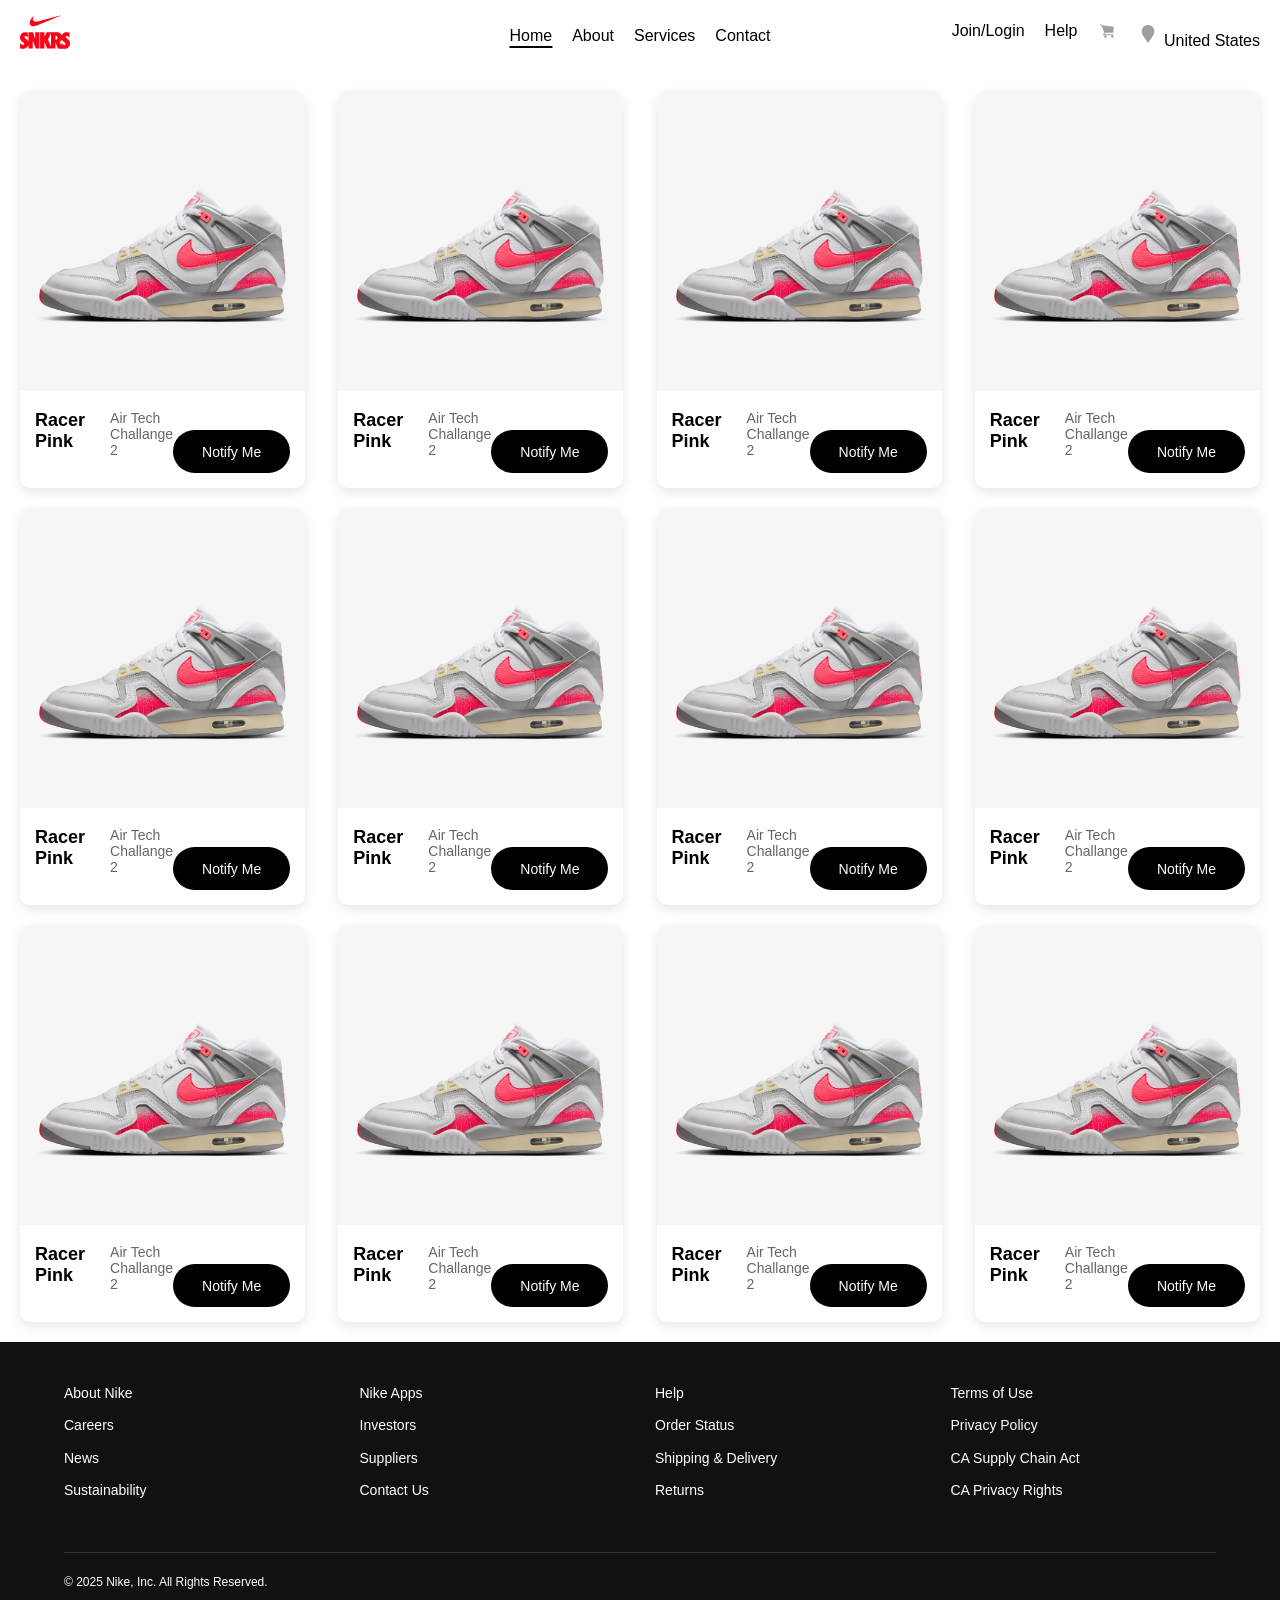
==== commit 5ff1883c: "version 3" ====
--- a/index.html
+++ b/index.html
@@ -5,7 +5,6 @@
         <meta charset="UTF-8">
         <meta name="viewport" content="width=device-width, initial-scale=1.0">
         <link rel="stylesheet" href="style.css">
-        <link href="https://cdnjs.cloudflare.com/ajax/libs/font-awesome/6.0.0-beta3/css/all.min.css" rel="stylesheet">
         <title>Grids</title>
 </head>
 
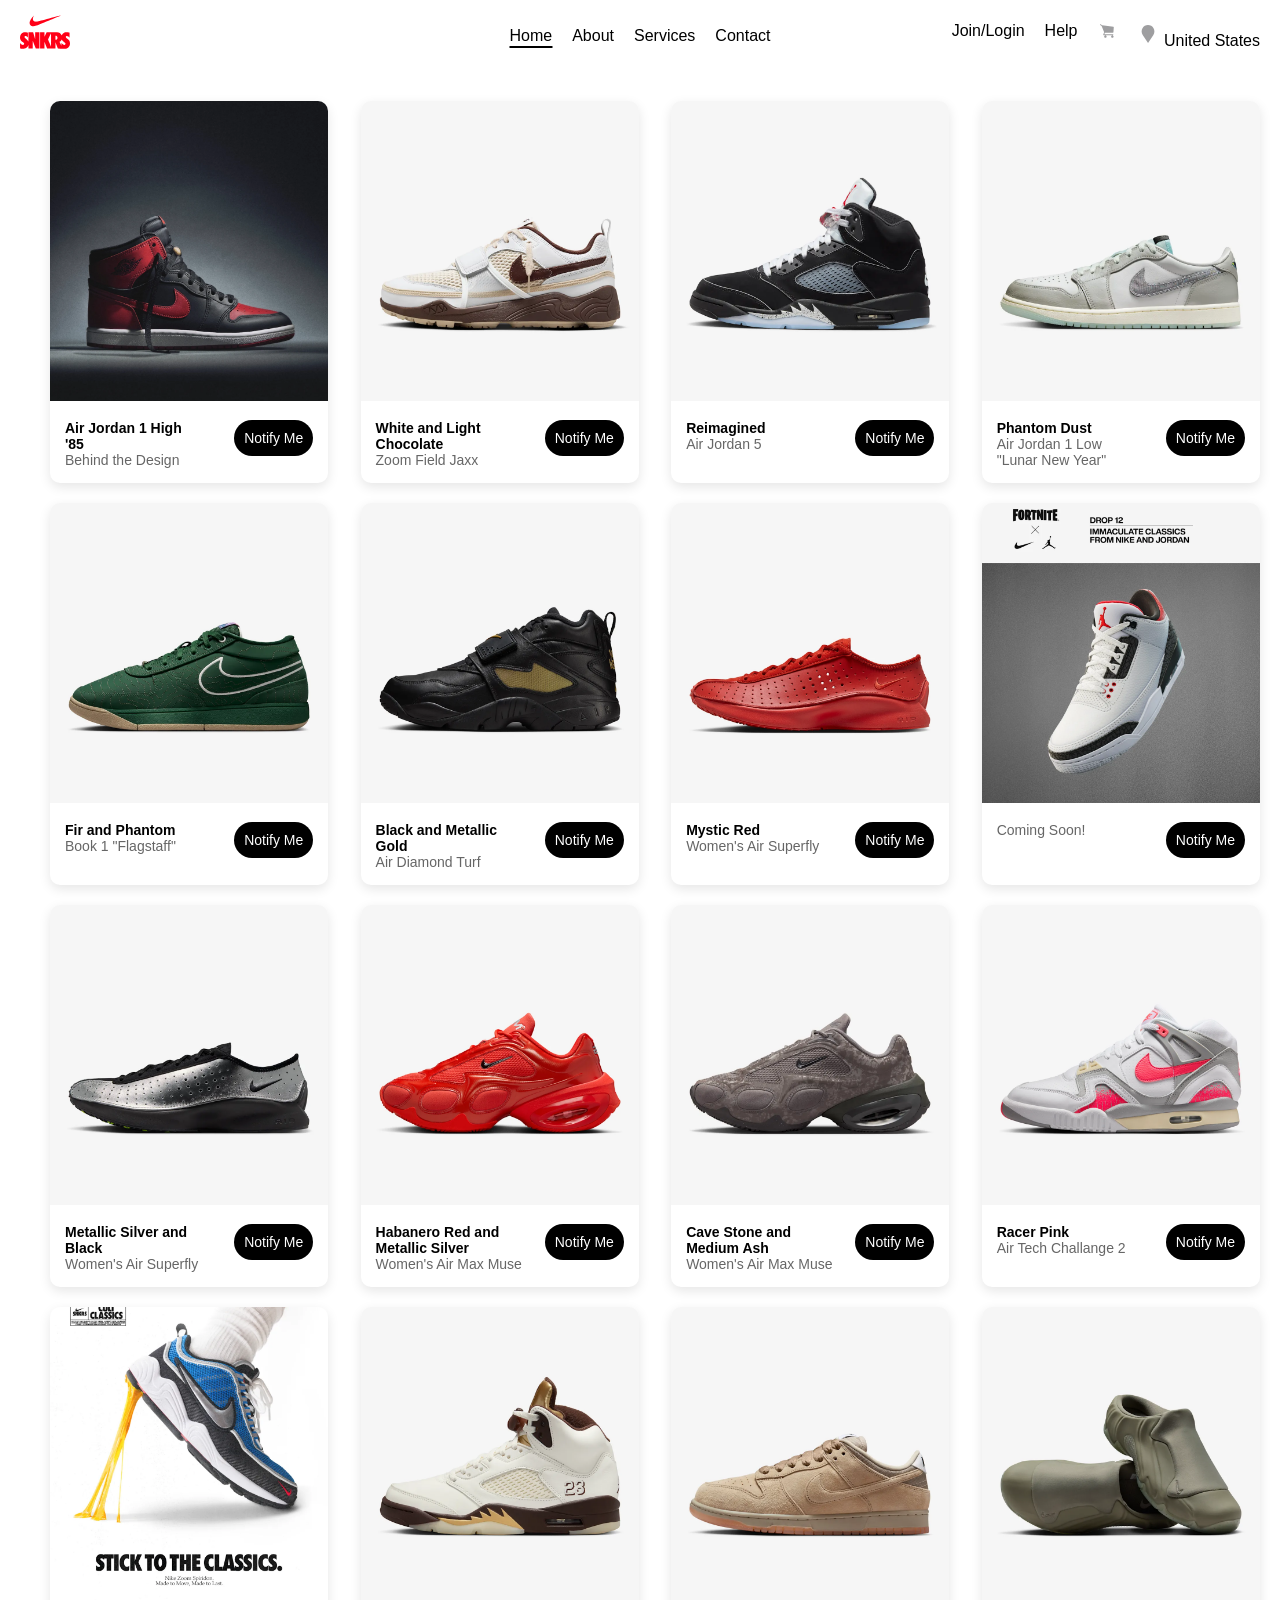
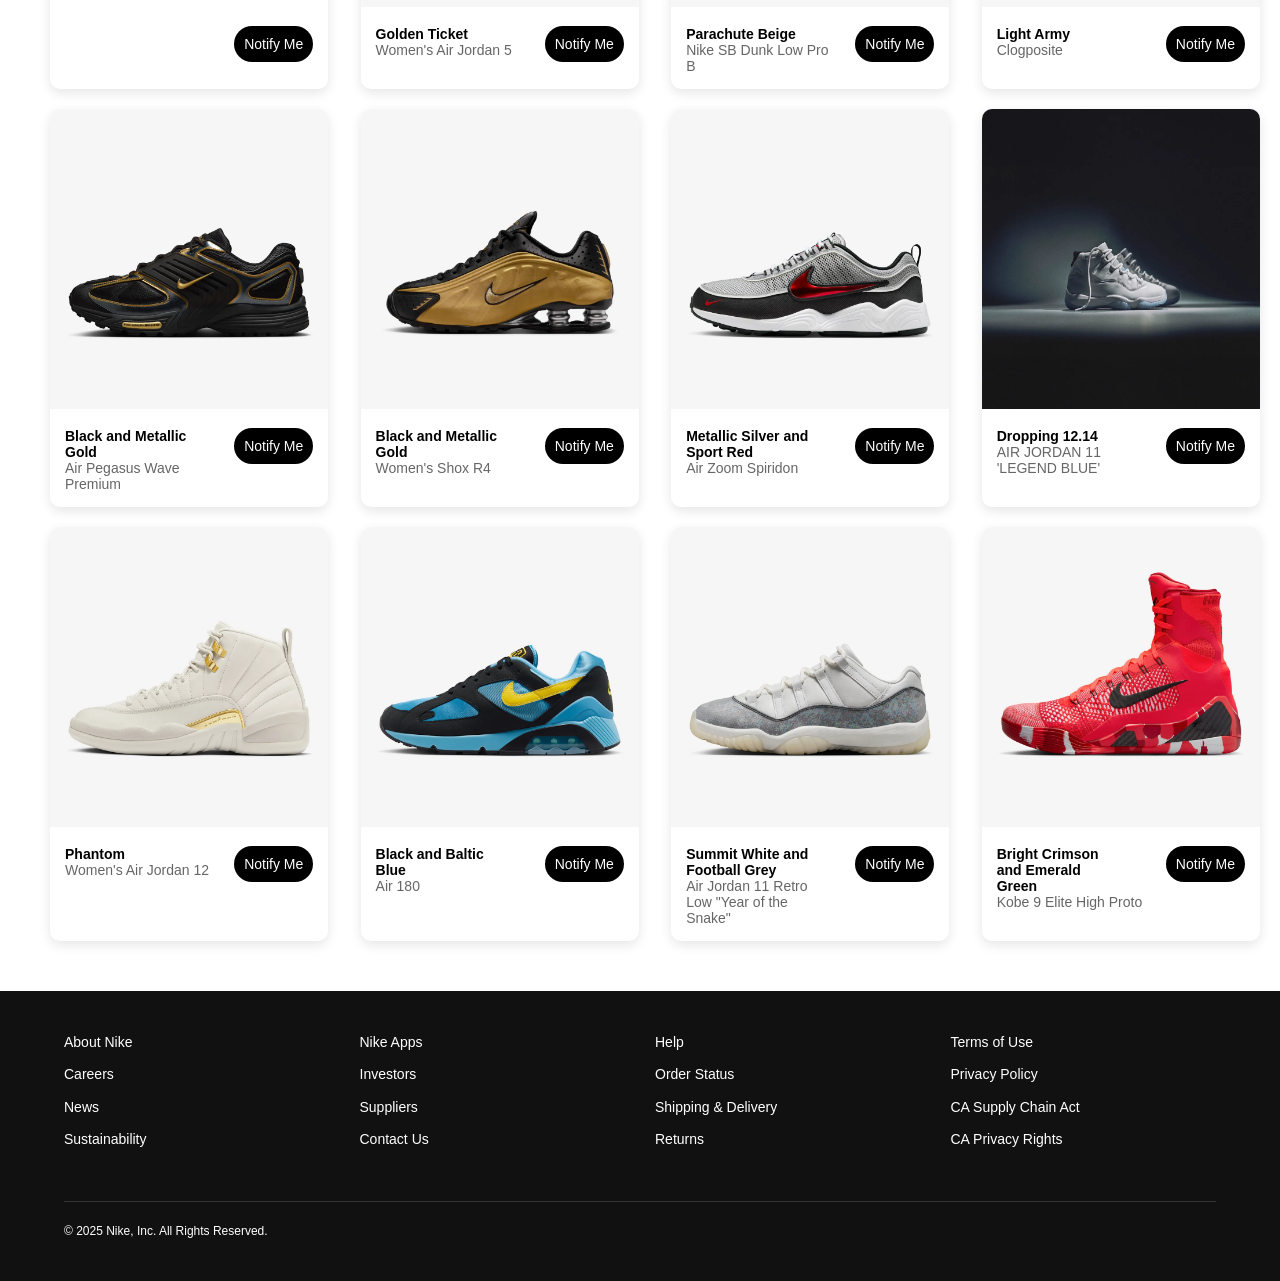
==== commit 8f09ae7d: "version 4" ====
--- a/index.html
+++ b/index.html
@@ -50,124 +50,316 @@
 
         <section class="card-container">
                 <div class="card">
-                        <img src="assets/images/13-air-tech-challenge-2-racer-pink-fz9033-100-release-date.jpg" alt="Card Image" class="card-img">
-                        <div class="card-content">
-                                <h6 class="card-title">Racer Pink</h6>
-                                <p class="card-description">Air Tech Challange 2
-                                </p>
-                                <button class="card-btn">Notify Me</button>
-                        </div>
-                </div>
-
-                <div class="card">
-                        <img src="assets/images/13-air-tech-challenge-2-racer-pink-fz9033-100-release-date.jpg" alt="Card Image" class="card-img">
-                        <div class="card-content">
-                                <h6 class="card-title">Racer Pink</h6>
-                                <p class="card-description">Air Tech Challange 2
-                                </p>
-                                <button class="card-btn">Notify Me</button>
-                        </div>
-                </div>
-
-                <div class="card">
-                        <img src="assets/images/13-air-tech-challenge-2-racer-pink-fz9033-100-release-date.jpg" alt="Card Image" class="card-img">
-                        <div class="card-content">
-                                <h6 class="card-title">Racer Pink</h6>
-                                <p class="card-description">Air Tech Challange 2
-                                </p>
-                                <button class="card-btn">Notify Me</button>
-                        </div>
-                </div>
-
-                <div class="card">
-                        <img src="assets/images/13-air-tech-challenge-2-racer-pink-fz9033-100-release-date.jpg" alt="Card Image" class="card-img">
-                        <div class="card-content">
-                                <h6 class="card-title">Racer Pink</h6>
-                                <p class="card-description">Air Tech Challange 2
-                                </p>
-                                <button class="card-btn">Notify Me</button>
-                        </div>
-                </div>
-
-                <div class="card">
-                        <img src="assets/images/13-air-tech-challenge-2-racer-pink-fz9033-100-release-date.jpg" alt="Card Image" class="card-img">
-                        <div class="card-content">
-                                <h6 class="card-title">Racer Pink</h6>
-                                <p class="card-description">Air Tech Challange 2
-                                </p>
-                                <button class="card-btn">Notify Me</button>
-                        </div>
-                </div>
-
-                <div class="card">
-                        <img src="assets/images/13-air-tech-challenge-2-racer-pink-fz9033-100-release-date.jpg" alt="Card Image" class="card-img">
-                        <div class="card-content">
-                                <h6 class="card-title">Racer Pink</h6>
-                                <p class="card-description">Air Tech Challange 2
-                                </p>
-                                <button class="card-btn">Notify Me</button>
-                        </div>
-                </div>
-
-                <div class="card">
-                        <img src="assets/images/13-air-tech-challenge-2-racer-pink-fz9033-100-release-date.jpg" alt="Card Image" class="card-img">
-                        <div class="card-content">
-                                <h6 class="card-title">Racer Pink</h6>
-                                <p class="card-description">Air Tech Challange 2
-                                </p>
-                                <button class="card-btn">Notify Me</button>
-                        </div>
-                </div>
-
-                <div class="card">
-                        <img src="assets/images/13-air-tech-challenge-2-racer-pink-fz9033-100-release-date.jpg" alt="Card Image" class="card-img">
-                        <div class="card-content">
-                                <h6 class="card-title">Racer Pink</h6>
-                                <p class="card-description">Air Tech Challange 2
-                                </p>
-                                <button class="card-btn">Notify Me</button>
-                        </div>
-                </div>
-
-                <div class="card">
-                        <img src="assets/images/13-air-tech-challenge-2-racer-pink-fz9033-100-release-date.jpg" alt="Card Image" class="card-img">
-                        <div class="card-content">
-                                <h6 class="card-title">Racer Pink</h6>
-                                <p class="card-description">Air Tech Challange 2
-                                </p>
-                                <button class="card-btn">Notify Me</button>
-                        </div>
-                </div>
-
-                <div class="card">
-                        <img src="assets/images/13-air-tech-challenge-2-racer-pink-fz9033-100-release-date.jpg" alt="Card Image" class="card-img">
-                        <div class="card-content">
-                                <h6 class="card-title">Racer Pink</h6>
-                                <p class="card-description">Air Tech Challange 2
-                                </p>
-                                <button class="card-btn">Notify Me</button>
-                        </div>
-                </div>
-
-                <div class="card">
-                        <img src="assets/images/13-air-tech-challenge-2-racer-pink-fz9033-100-release-date.jpg" alt="Card Image" class="card-img">
-                        <div class="card-content">
-                                <h6 class="card-title">Racer Pink</h6>
-                                <p class="card-description">Air Tech Challange 2
-                                </p>
-                                <button class="card-btn">Notify Me</button>
-                        </div>
-                </div>
-
-                <div class="card">
-                        <img src="assets/images/13-air-tech-challenge-2-racer-pink-fz9033-100-release-date.jpg" alt="Card Image" class="card-img">
-                        <div class="card-content">
-                                <h6 class="card-title">Racer Pink</h6>
-                                <p class="card-description">Air Tech Challange 2
-                                </p>
-                                <button class="card-btn">Notify Me</button>
-                        </div>
-                </div>
+                        <img src="assets/images/1-behind-the-design-air-jordan-1-high-85.jpg" alt="Card Image"
+                                class="card-img">
+                        <div class="card-content">
+                                <div class="card-content-vert">
+                                        <h6 class="card-title">Air Jordan 1 High '85</h6>
+                                        <p class="card-description">Behind the Design
+                                        </p>
+                                </div>
+                                <button class="card-btn">Notify Me</button>
+                        </div>
+                </div>
+
+                <div class="card">
+                        <img src="assets/images/2-zoom-field-jaxx-white-and-light-chocolate-hq3073-100-release-date.jpg"
+                                alt="Card Image" class="card-img">
+                        <div class="card-content">
+                                <div class="card-content-vert">
+                                        <h6 class="card-title">White and Light Chocolate</h6>
+                                        <p class="card-description">Zoom Field Jaxx
+                                        </p>
+                                </div>
+                                <button class="card-btn">Notify Me</button>
+                        </div>
+                </div>
+
+                <div class="card">
+                        <img src="assets/images/3-air-jordan-5-reimagined-hf3975-001.jpg" alt="Card Image"
+                                class="card-img">
+                        <div class="card-content">
+                                <div class="card-content-vert">
+                                        <h6 class="card-title">Reimagined</h6>
+                                        <p class="card-description">Air Jordan 5
+                                        </p>
+                                </div>
+                                <button class="card-btn">Notify Me</button>
+                        </div>
+                </div>
+
+                <div class="card">
+                        <img src="assets/images/4-air-jordan-1-low-lunar-new-year-photon-dust-hf3144-100-release-date.jpg"
+                                alt="Card Image" class="card-img">
+                        <div class="card-content">
+                                <div class="card-content-vert">
+                                        <h6 class="card-title">Phantom Dust</h6>
+                                        <p class="card-description">Air Jordan 1 Low <br>"Lunar New Year"
+                                        </p>
+                                </div>
+                                <button class="card-btn">Notify Me</button>
+                        </div>
+                </div>
+
+                <div class="card">
+                        <img src="assets/images/5-book-1-flagstaff-fir-and-phantom-fj4249-300-release-date.jpg"
+                                alt="Card Image" class="card-img">
+                        <div class="card-content">
+                                <div class="card-content-vert">
+                                        <h6 class="card-title">Fir and Phantom</h6>
+                                        <p class="card-description">Book 1 "Flagstaff"
+                                        </p>
+                                </div>
+                                <button class="card-btn">Notify Me</button>
+                        </div>
+                </div>
+
+                <div class="card">
+                        <img src="assets/images/6-air-diamond-turf-black-and-metallic-gold-hv5788-001-release-date.jpg"
+                                alt="Card Image" class="card-img">
+                        <div class="card-content">
+                                <div class="card-content-vert">
+                                        <h6 class="card-title">Black and Metallic Gold</h6>
+                                        <p class="card-description">Air Diamond Turf
+                                        </p>
+                                </div>
+                                <button class="card-btn">Notify Me</button>
+                        </div>
+                </div>
+
+                <div class="card">
+                        <img src="assets/images/7-women-s-air-superfly-mystic-red-hj8082-601-release-date.jpg"
+                                alt="Card Image" class="card-img">
+                        <div class="card-content">
+                                <div class="card-content-vert">
+                                        <h6 class="card-title">Mystic Red</h6>
+                                        <p class="card-description">Women's Air Superfly
+                                        </p>
+                                </div>
+                                <button class="card-btn">Notify Me</button>
+                        </div>
+                </div>
+
+                <div class="card">
+                        <img src="assets/images/8-fortnite-x-snkrs-immaculate-classics-from-nike-and-jordan.jpg"
+                                alt="Card Image" class="card-img">
+                        <div class="card-content">
+                                <div class="card-content-vert">
+                                        <h6 class="card-title"></h6>
+                                        <p class="card-description">Coming Soon!
+                                        </p>
+                                </div>
+                                <button class="card-btn">Notify Me</button>
+                        </div>
+                </div>
+
+                <div class="card">
+                        <img src="assets/images/9-women-s-air-superfly-metallic-silver-and-black-ib5824-001-release-date.jpg"
+                                alt="Card Image" class="card-img">
+                        <div class="card-content">
+                                <div class="card-content-vert">
+                                        <h6 class="card-title">Metallic Silver and Black</h6>
+                                        <p class="card-description">Women's Air Superfly
+                                        </p>
+                                </div>
+                                <button class="card-btn">Notify Me</button>
+                        </div>
+                </div>
+
+                <div class="card">
+                        <img src="assets/images/10-women-s-air-max-muse-habanero-red-and-metallic-silver-fv1920-601-release-date.jpg"
+                                alt="Card Image" class="card-img">
+                        <div class="card-content">
+                                <div class="card-content-vert">
+                                        <h6 class="card-title">Habanero Red and <br>Metallic Silver</h6>
+                                        <p class="card-description">Women's Air Max Muse
+                                        </p>
+                                </div>
+                                <button class="card-btn">Notify Me</button>
+                        </div>
+                </div>
+
+                <div class="card">
+                        <img src="assets/images/12-women-s-air-max-muse-cave-stone-and-medium-ash-hv5758-289-release-date.jpg"
+                                alt="Card Image" class="card-img">
+                        <div class="card-content">
+                                <div class="card-content-vert">
+                                        <h6 class="card-title">Cave Stone and Medium Ash</h6>
+                                        <p class="card-description">Women's Air Max Muse
+                                        </p>
+                                </div>
+                                <button class="card-btn">Notify Me</button>
+                        </div>
+                </div>
+
+                <div class="card">
+                        <img src="assets/images/13-air-tech-challenge-2-racer-pink-fz9033-100-release-date.jpg"
+                                alt="Card Image" class="card-img">
+                        <div class="card-content">
+                                <div class="card-content-vert">
+                                        <h6 class="card-title">Racer Pink</h6>
+                                        <p class="card-description">Air Tech Challange 2
+                                        </p>
+                                </div>
+                                <button class="card-btn">Notify Me</button>
+                        </div>
+                </div>
+
+                <div class="card">
+                        <img src="assets/images/14-nike-zoom-spiridon-made-to-move-made-to-last.jpg" alt="Card Image"
+                                class="card-img">
+                        <div class="card-content">
+                                <div class="card-content-vert">
+                                        <h6 class="card-title"></h6>
+                                        <p class="card-description">
+                                        </p>
+                                </div>
+                                <button class="card-btn">Notify Me</button>
+                        </div>
+                </div>
+
+                <div class="card">
+                        <img src="assets/images/15-women-s-air-jordan-5-golden-ticket-dd9336-200.jpg" alt="Card Image"
+                                class="card-img">
+                        <div class="card-content">
+                                <div class="card-content-vert">
+                                        <h6 class="card-title">Golden Ticket</h6>
+                                        <p class="card-description">Women's Air Jordan 5
+                                        </p>
+                                </div>
+                                <button class="card-btn">Notify Me</button>
+                        </div>
+                </div>
+
+                <div class="card">
+                        <img src="assets/images/17-nike-sb-dunk-low-pro-b-parachute-beige-hj0367-200-release-date.jpg"
+                                alt="Card Image" class="card-img">
+                        <div class="card-content">
+                                <div class="card-content-vert">
+                                        <h6 class="card-title">Parachute Beige</h6>
+                                        <p class="card-description">Nike SB Dunk Low Pro B
+                                        </p>
+                                </div>
+                                <button class="card-btn">Notify Me</button>
+                        </div>
+                </div>
+
+                <div class="card">
+                        <img src="assets/images/18-women-s-air-jordan-5-golden-ticket-dd9336-200.jpg" alt="Card Image"
+                                class="card-img">
+                        <div class="card-content">
+                                <div class="card-content-vert">
+                                        <h6 class="card-title">Light Army</h6>
+                                        <p class="card-description">Clogposite
+                                        </p>
+                                </div>
+                                <button class="card-btn">Notify Me</button>
+                        </div>
+                </div>
+
+                <div class="card">
+                        <img src="assets/images/19-air-pegasus-wave-premium-black-and-metallic-gold-ib2996-010-release-date.jpg"
+                                alt="Card Image" class="card-img">
+                        <div class="card-content">
+                                <div class="card-content-vert">
+                                        <h6 class="card-title">Black and Metallic Gold</h6>
+                                        <p class="card-description">Air Pegasus Wave Premium
+                                        </p>
+                                </div>
+                                <button class="card-btn">Notify Me</button>
+                        </div>
+                </div>
+
+                <div class="card">
+                        <img src="assets/images/20-women-s-shox-r4-black-and-metallic-gold-ar3565-005-release-date.jpg"
+                                alt="Card Image" class="card-img">
+                        <div class="card-content">
+                                <div class="card-content-vert">
+                                        <h6 class="card-title">Black and Metallic Gold</h6>
+                                        <p class="card-description">Women's Shox R4
+                                        </p>
+                                </div>
+                                <button class="card-btn">Notify Me</button>
+                        </div>
+                </div>
+
+                <div class="card">
+                        <img src="assets/images/21-air-zoom-spiridon-metallic-silver-and-sport-red-hf9117-001.jpg"
+                                alt="Card Image" class="card-img">
+                        <div class="card-content">
+                                <div class="card-content-vert">
+                                        <h6 class="card-title">Metallic Silver and Sport Red</h6>
+                                        <p class="card-description">Air Zoom Spiridon
+                                        </p>
+                                </div>
+                                <button class="card-btn">Notify Me</button>
+                        </div>
+                </div>
+
+                <div class="card">
+                        <img src="assets/images/22-air-jordan-11.jpg" alt="Card Image" class="card-img">
+                        <div class="card-content">
+                                <div class="card-content-vert">
+                                        <h6 class="card-title">Dropping 12.14</h6>
+                                        <p class="card-description">AIR JORDAN 11 'LEGEND BLUE'
+                                        </p>
+                                </div>
+                                <button class="card-btn">Notify Me</button>
+                        </div>
+                </div>
+
+                <div class="card">
+                        <img src="assets/images/23-women-s-air-jordan-12-phantom-fd9101-007.jpg" alt="Card Image"
+                                class="card-img">
+                        <div class="card-content">
+                                <div class="card-content-vert">
+                                        <h6 class="card-title">Phantom</h6>
+                                        <p class="card-description">Women's Air Jordan 12
+                                        </p>
+                                </div>
+                                <button class="card-btn">Notify Me</button>
+                        </div>
+                </div>
+
+                <div class="card">
+                        <img src="assets/images/24-air-180-black-and-baltic-blue-hq4043-400-release-date.jpg"
+                                alt="Card Image" class="card-img">
+                        <div class="card-content">
+                                <div class="card-content-vert">
+                                        <h6 class="card-title">Black and Baltic Blue</h6>
+                                        <p class="card-description">Air 180
+                                        </p>
+                                </div>
+                                <button class="card-btn">Notify Me</button>
+                        </div>
+                </div>
+
+                <div class="card">
+                        <img src="assets/images/air-jordan-11-retro-low-year-of-the-snake-summit-white-and-football-grey-hq7000-001-release-date.jpg"
+                                alt="Card Image" class="card-img">
+                        <div class="card-content">
+                                <div class="card-content-vert">
+                                        <h6 class="card-title">Summit White and Football Grey</h6>
+                                        <p class="card-description">Air Jordan 11 Retro Low "Year of the Snake"
+                                        </p>
+                                </div>
+                                <button class="card-btn">Notify Me</button>
+                        </div>
+                </div>
+
+                <div class="card">
+                        <img src="assets/images/25-kobe-9-elite-high-protro-bright-crimson-and-emerald-green-fz7335-600-release-date.jpg"
+                                alt="Card Image" class="card-img">
+                        <div class="card-content">
+                                <div class="card-content-vert">
+                                        <h6 class="card-title">Bright Crimson and Emerald Green</h6>
+                                        <p class="card-description">Kobe 9 Elite High Proto
+                                        </p>
+                                </div>
+                                <button class="card-btn">Notify Me</button>
+                        </div>
+                </div>
+
         </section>
 
 
--- a/style.css
+++ b/style.css
@@ -11,46 +11,6 @@
     height: 100%;
     font-family: 'Lucida Sans', 'Lucida Sans Regular', 'Lucida Grande', 'Lucida Sans Unicode', Geneva, Verdana, sans-serif;
 }
-
-/* the main container */
-.container {
-    display: grid;
-    justify-content: center;
-    /*align grid items to the center*/
-    grid-template-rows: repeat(5, 1fr);
-    /*to manage the no of rows*/
-    grid-template-columns: repeat(4, 1fr);
-    /*to manage the no of columns*/
-    gap: 10px;
-    padding: 30px;
-    padding-top: 10vh;
-}
-
-@media (max-width: 1023px) {
-    .container {
-        grid-template-columns: repeat(2, 1fr);
-    }
-}
-
-@media (max-width: 767px) {
-    .container {
-        grid-template-columns: repeat(1, 1fr);
-    }
-}
-
-
-/* img {
-    width: 100%;
-    border-radius: 10px;
-}
-
-.item {
-    padding: 1vh;
-}
-
-article {
-    text-align: center;
-}*/
 
 /* Navigation bar styles */
 .navbar {
@@ -106,6 +66,7 @@
     gap: 20px;
     flex-wrap: wrap;
     padding: 20px;
+    margin: 10px 0px 30px 30px;
   }
   
   /* Individual card styling */
@@ -133,8 +94,13 @@
     
   }
   
-  .card-title {
-    font-size: 18px;
+  .card-content-vert{
+    position: inherit;
+    width: 60%;
+  }
+
+  .card-title{
+    font-size: 14px;
     font-weight: bold;
     margin-right: 25px;
   }
@@ -142,7 +108,6 @@
   .card-description {
     font-size: 14px;
     color: #666;
-    margin-bottom: 15px;
   }
   
   /* Button styling */
@@ -151,9 +116,8 @@
     color: white;
     border: none;
     padding: 10px;
-    width: 100%;
-    height: 43px;
-    margin-top: 20px;
+    width: auto;
+    height: max(40%, 20px);
     text-align: center;
     font-size: 14px;
     cursor: pointer;
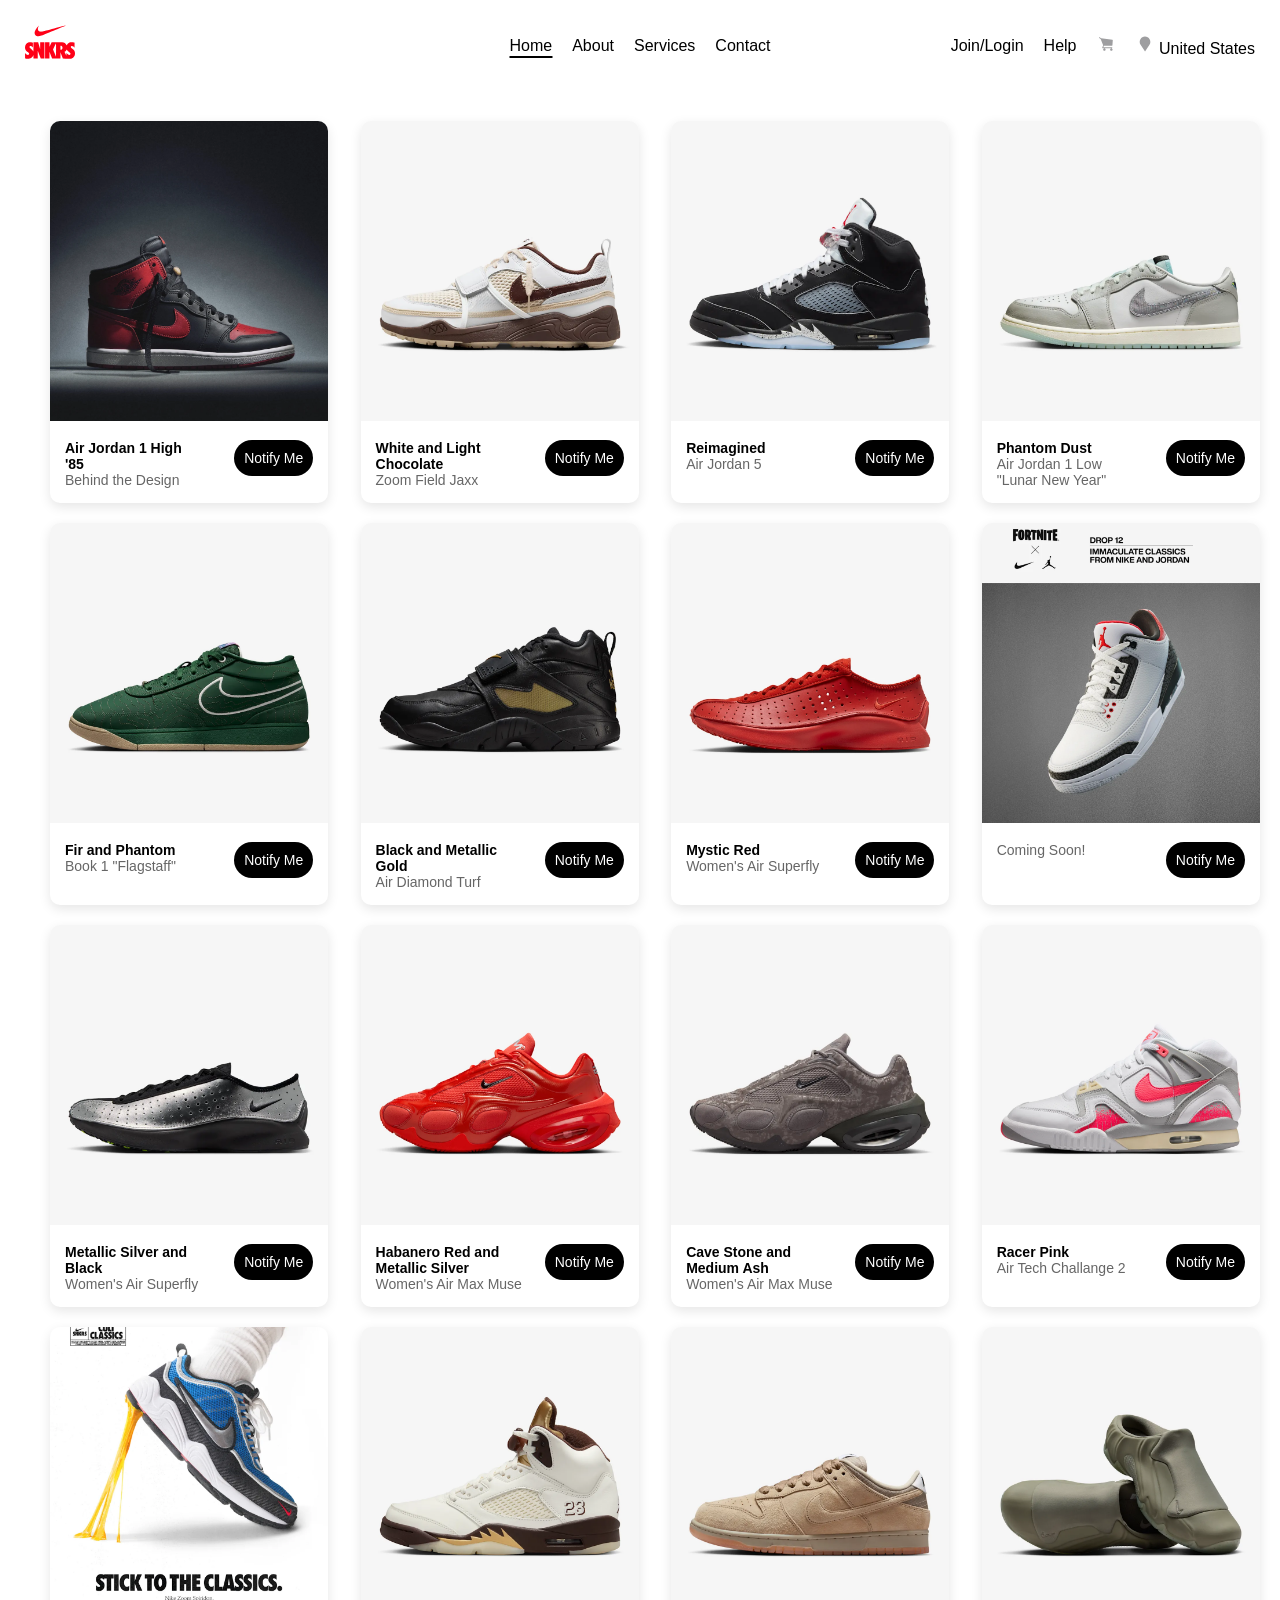
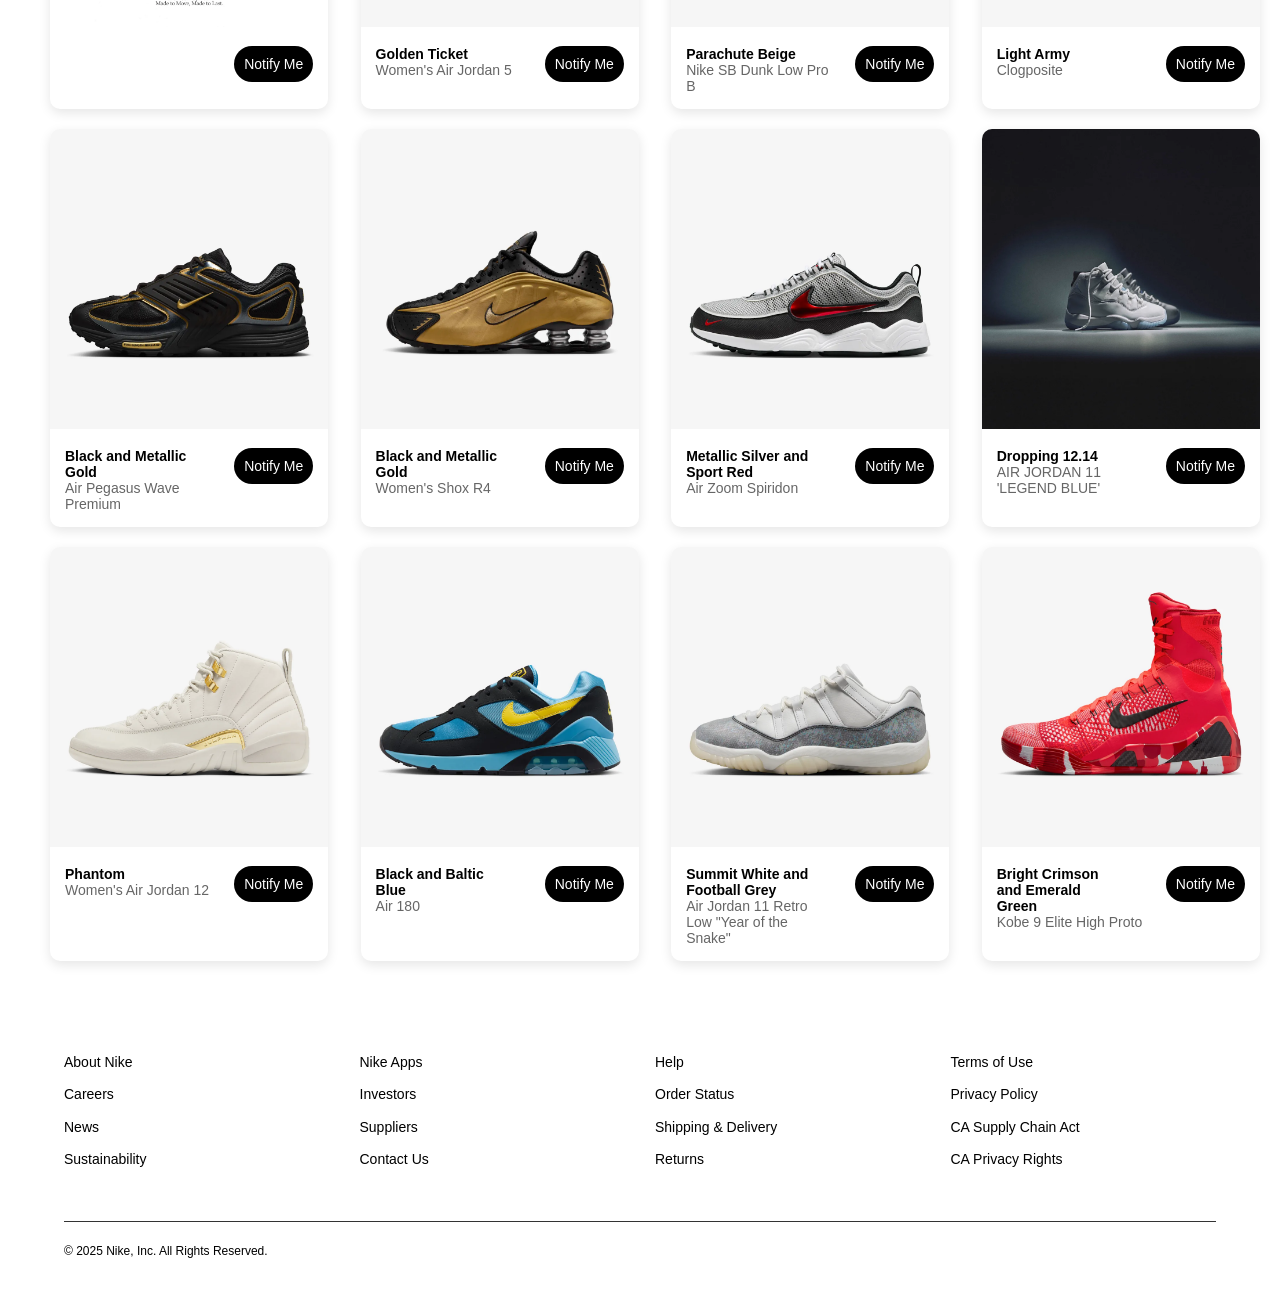
==== commit 659e0d31: "version 5" ====
--- a/index.html
+++ b/index.html
@@ -4,8 +4,10 @@
 <head>
         <meta charset="UTF-8">
         <meta name="viewport" content="width=device-width, initial-scale=1.0">
+        <meta name="description" content="Welcome to Your Ultimate Sneaker Destination. Log in with your Nike⁠ Member account or sign up to shop.">
+        <link rel="shortcut icon" href="https://www.nike.com/favicon.ico">
         <link rel="stylesheet" href="style.css">
-        <title>Grids</title>
+        <title>Nike SNKRS. Release Dates & Launch Calendar US</title>
 </head>
 
 <body>
@@ -35,12 +37,11 @@
                                 </svg>
                         </a>
                         <a href="#"><svg data-qa="locale-selector-pin-icon" class="d-sm-ib va-sm-m" fill="#9E9EA0"
-                                        height="24" width="24" viewBox="0 0 17 32">
+                                        height="20" width="20" viewBox="0 0 17 32">
                                         <path
                                                 d="M8.48 4Q6.16 4 4.24 5.16T1.16 8.28 0 12.6t1.44 4.6L8.56 28l7.12-10.8q1.36-2.24 1.36-4.6t-1.16-4.32-3.12-3.12T8.48 4z">
                                         </path>
-                                </svg>
-                                United States
+                                </svg> United States
                         </a>
                 </div>
         </nav>
--- a/style.css
+++ b/style.css
@@ -18,8 +18,7 @@
     justify-content: space-between;
     align-items: center;
     background-color: rgb(255 255 255);
-
-    padding: 15px 20px;
+    padding: 25px 25px;
 }
 
 .logo {
@@ -39,6 +38,8 @@
 .nav-end {
     display: flex;
     gap: 20px;
+    align-items: center;
+    text-align: center;
 }
 
 .nav-center a,
@@ -126,7 +127,8 @@
   }
   
   .card-btn:hover {
-    background-color: #167d47;
+    background-color: #666;
+    color:azure;
   }
   
   /* Hover effect for the card */
@@ -156,8 +158,8 @@
 
 /* General Footer Styling */
 .nike-footer {
-    background-color: #111;
-    color: white;
+    background-color: white;
+    color: black;
     padding: 40px 0;
     font-size: 14px;
     line-height: 1.6;
@@ -188,14 +190,14 @@
 }
 
 .nike-footer .top-footer .column ul li a {
-    color: white;
+    color: black;
     text-decoration: none;
     font-size: 14px;
     transition: color 0.3s;
 }
 
 .nike-footer .top-footer .column ul li a:hover {
-    color: #1dbf73;
+    color: #333;
     /* Greenish highlight on hover */
 }
 
@@ -219,14 +221,14 @@
 }
 
 .nike-footer .bottom-footer .social-icon {
-    color: white;
+    color: black;
     font-size: 18px;
     margin-left: 20px;
     transition: color 0.3s;
 }
 
 .nike-footer .bottom-footer .social-icon:hover {
-    color: #1dbf73;
+    color:#333;
     /* Greenish highlight on hover */
 }
 
